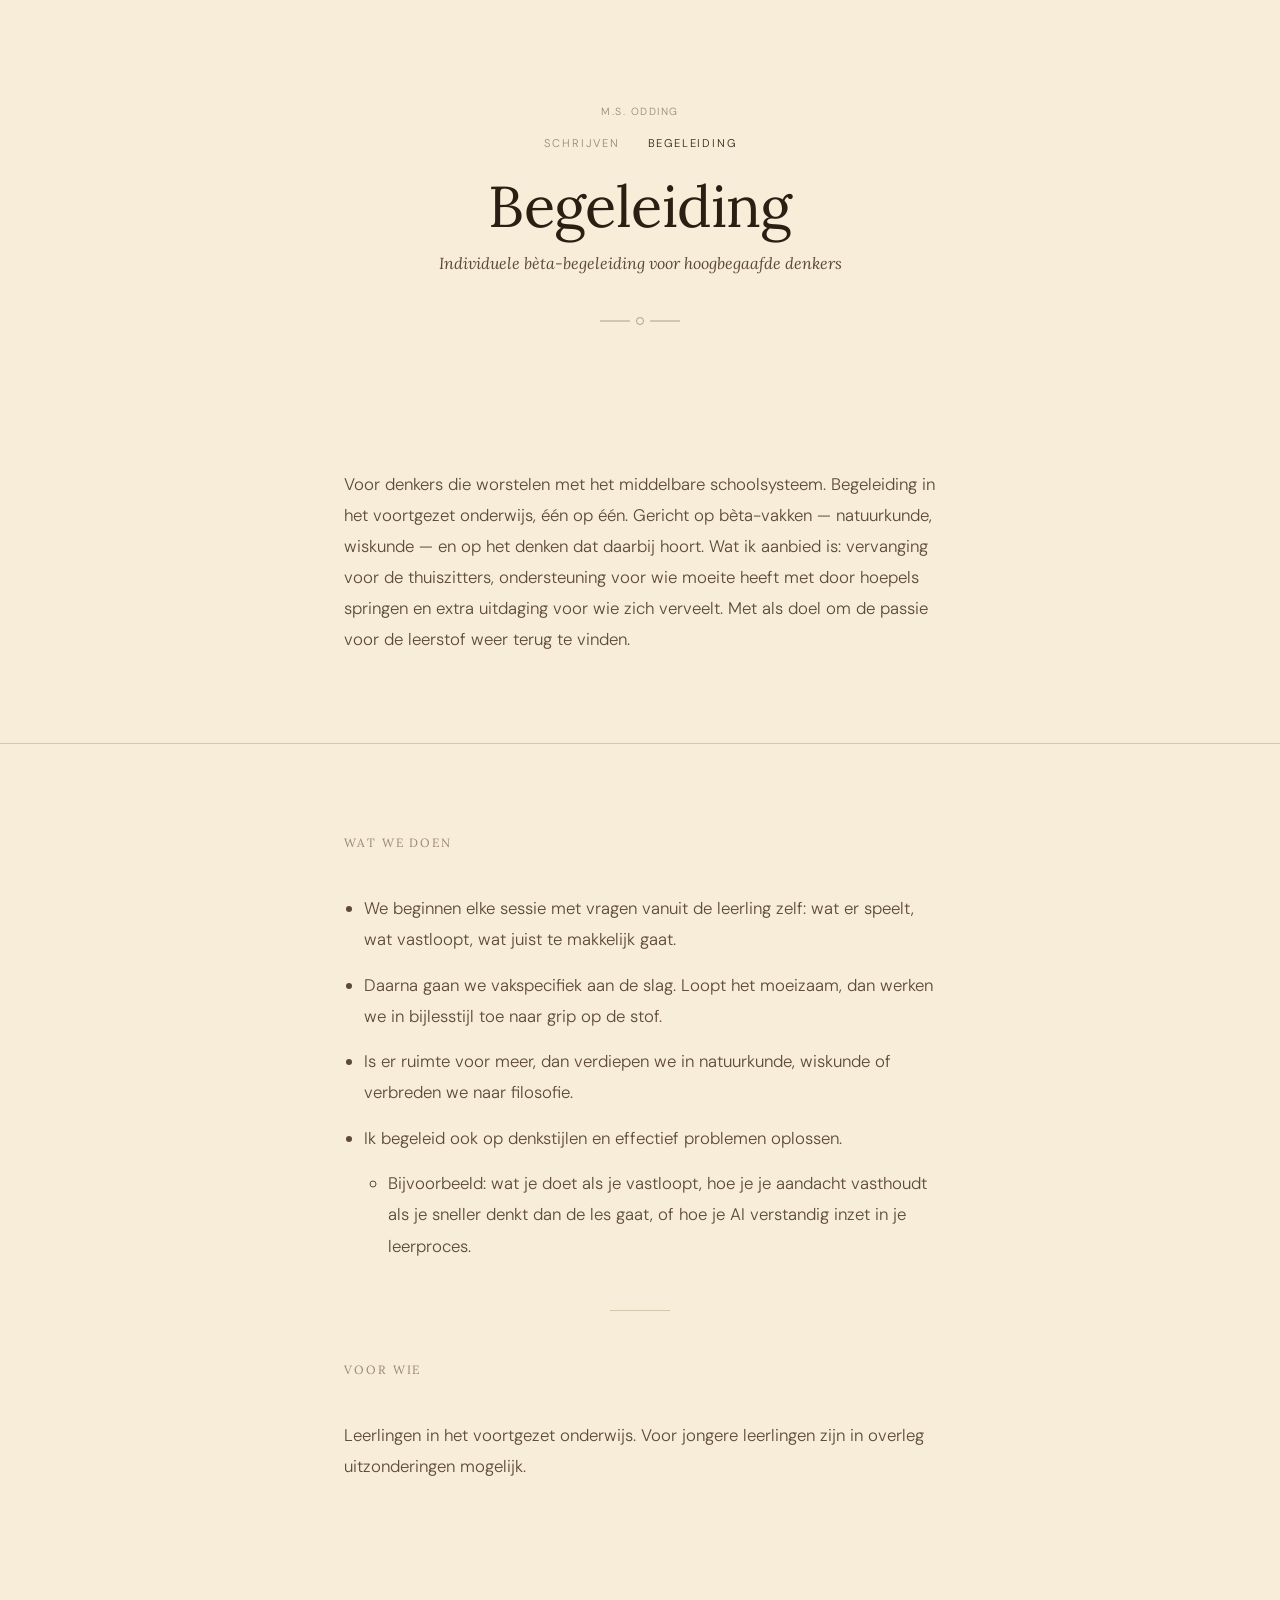
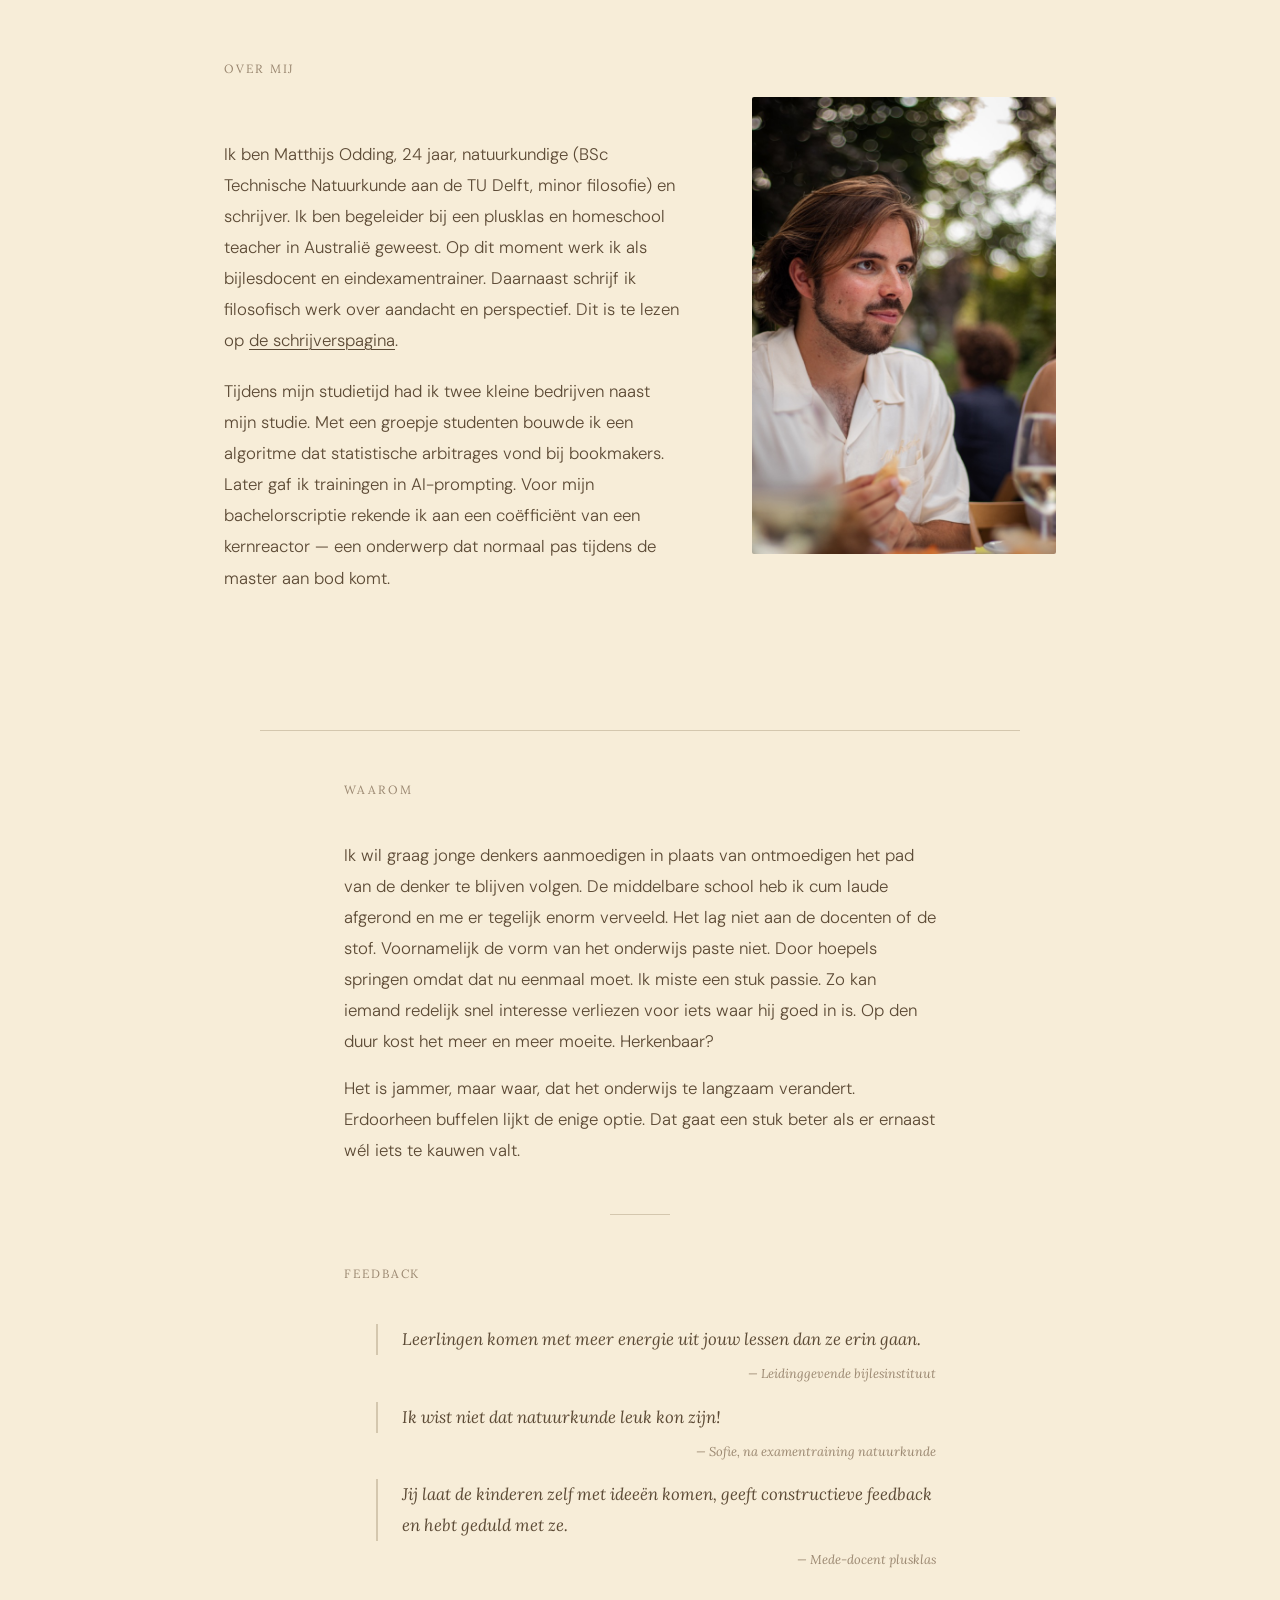
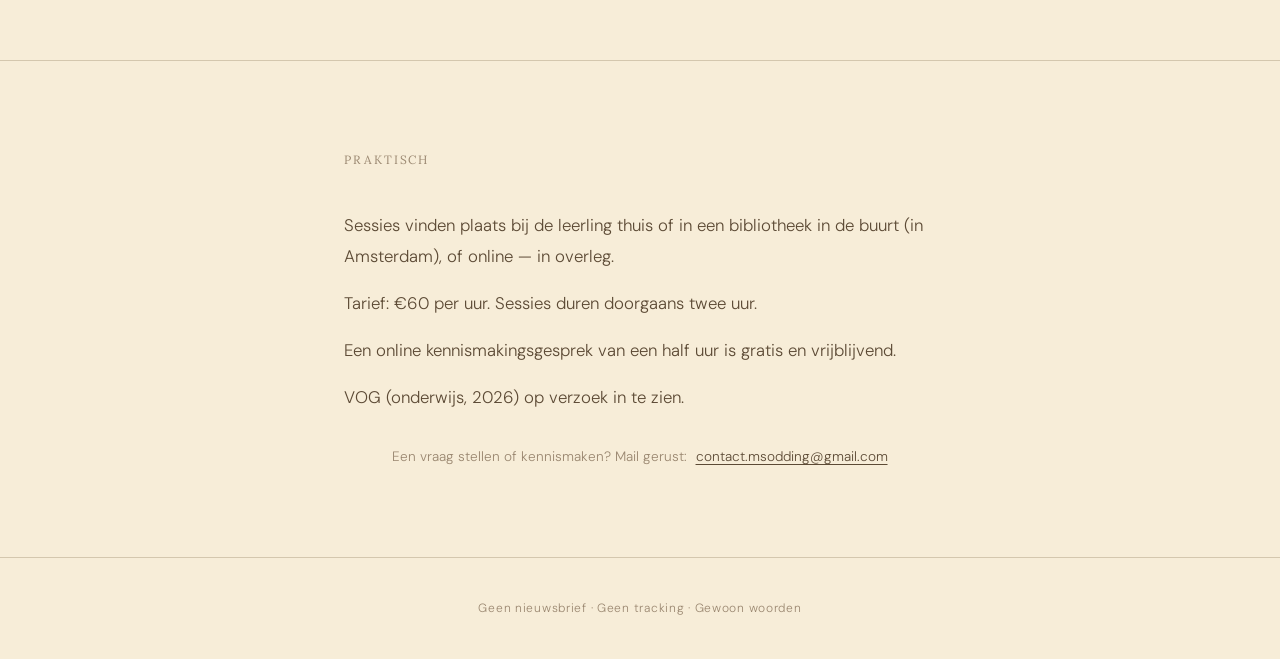
==== begeleiding/index.html @ 2a9c0cad "Tweak Waarom section wording" ====
<!DOCTYPE html>
<html lang="nl">
<head>
  <meta charset="UTF-8" />
  <meta name="viewport" content="width=device-width, initial-scale=1.0" />
  <meta name="description" content="Individuele begeleiding voor hoogbegaafde leerlingen in het voortgezet onderwijs: bèta-vakken, denkstijlen en effectief problemen oplossen. Door Matthijs Odding, natuurkundige en schrijver." />
  <title>Begeleiding — M.S. Odding</title>
  <link rel="preconnect" href="https://fonts.googleapis.com" />
  <link rel="preconnect" href="https://fonts.gstatic.com" crossorigin />
  <link href="https://fonts.googleapis.com/css2?family=Lora:ital,wght@0,400;0,500;1,400&family=DM+Sans:ital,wght@0,300;0,400;1,300&display=swap" rel="stylesheet" />
  <link rel="stylesheet" href="../styles.css" />
</head>
<body>

  <!-- 1. Hero -->
  <section class="hero fade-in">
    <div class="content">
      <div class="back-home">
        <a href="/" class="back-home-link">M.S. Odding</a>
      </div>
      <nav class="site-nav">
        <a href="/schrijven/">Schrijven</a>
        <span class="nav-current">Begeleiding</span>
      </nav>
      <h1 class="book-title">Begeleiding</h1>
      <p class="book-subtitle">Individuele bèta-begeleiding voor hoogbegaafde denkers</p>
      <div class="svg-motif" aria-hidden="true">
        <svg width="80" height="24" viewBox="0 0 80 24" fill="none" xmlns="http://www.w3.org/2000/svg">
          <line x1="0" y1="12" x2="30" y2="12" stroke="#9A8770" stroke-width="0.75"/>
          <circle cx="40" cy="12" r="3.5" stroke="#9A8770" stroke-width="0.75" fill="none"/>
          <line x1="50" y1="12" x2="80" y2="12" stroke="#9A8770" stroke-width="0.75"/>
        </svg>
      </div>
    </div>
  </section>

  <!-- 2. Openingsalinea -->
  <section class="spinoza-intro fade-in">
    <div class="content">
      <p class="intro-text">
        Voor denkers die worstelen met het middelbare schoolsysteem. Begeleiding in het voortgezet onderwijs, één op één.
        Gericht op bèta-vakken — natuurkunde, wiskunde — en op het denken dat daarbij hoort.
        Wat ik aanbied is: vervanging voor de thuiszitters, ondersteuning voor wie moeite heeft met door hoepels springen en extra uitdaging voor wie
        zich verveelt. Met als doel om de passie voor de leerstof weer terug te vinden.
      </p>
    </div>
  </section>

  <!-- 3. Wat we doen / Voor wie / Over mij -->
  <section class="werk section-divider-top fade-in">
    <div class="content">
      <h2 class="werk-kop">Wat we doen</h2>
      <ul class="intro-list">
        <li>We beginnen elke sessie met vragen vanuit de leerling zelf: wat er speelt, wat vastloopt, wat juist te makkelijk gaat.</li>
        <li>Daarna gaan we vakspecifiek aan de slag. Loopt het moeizaam, dan werken we in bijlesstijl toe naar grip op de stof.</li>
        <li>Is er ruimte voor meer, dan verdiepen we in natuurkunde, wiskunde of verbreden we naar filosofie.</li>
        <li>
          Ik begeleid ook op denkstijlen en effectief problemen oplossen.
          <ul>
            <li>Bijvoorbeeld: wat je doet als je vastloopt, hoe je je aandacht vasthoudt als je sneller denkt dan de les gaat, of hoe je AI verstandig inzet in je leerproces.</li>
          </ul>
        </li>
      </ul>

      <div class="divider" aria-hidden="true"></div>

      <h2 class="werk-kop">Voor wie</h2>
      <p class="intro-text">
        Leerlingen in het voortgezet onderwijs. Voor jongere leerlingen zijn in overleg
        uitzonderingen mogelijk.
      </p>
    </div>
  </section>

  <!-- 4. Over mij -->
  <section class="over-mij fade-in">
    <div class="split-content">
      <div class="split-text">
        <h2 class="werk-kop">Over mij</h2>
        <p class="intro-text">
          Ik ben Matthijs Odding, 24 jaar, natuurkundige (BSc Technische Natuurkunde aan de TU Delft, minor filosofie) en schrijver.
          Ik ben begeleider bij een plusklas en homeschool teacher in Australië geweest. Op dit moment werk ik als bijlesdocent
          en eindexamentrainer.
          Daarnaast schrijf ik filosofisch werk over aandacht en perspectief. Dit is te lezen op
          <a href="/schrijven/" class="text-link">de schrijverspagina</a>.
        </p>
        <p class="intro-text">
          Tijdens mijn studietijd had ik twee kleine bedrijven naast mijn studie. Met een groepje studenten bouwde ik
          een algoritme dat statistische arbitrages vond bij bookmakers. Later gaf ik trainingen
          in AI-prompting. Voor mijn bachelorscriptie rekende ik aan een coëfficiënt van een kernreactor —
          een onderwerp dat normaal pas tijdens de master aan bod komt.
        </p>
      </div>
      <div class="split-media">
        <img src="matthijs.jpg" alt="Matthijs Odding" />
      </div>
    </div>
  </section>

  <!-- 5. Waarom / Feedback -->
  <section class="fade-in section-flush-top">
    <div class="divider-wide" aria-hidden="true"></div>
    <div class="content">
      <h2 class="werk-kop">Waarom</h2>
      <div class="text-stack">
        <p class="intro-text">
          Ik wil graag jonge denkers aanmoedigen in plaats van ontmoedigen het pad van de denker te blijven
          volgen. De middelbare school heb ik cum laude afgerond en me er tegelijk enorm verveeld. Het lag
          niet aan de docenten of de stof. Voornamelijk de vorm van het onderwijs
          paste niet. Door hoepels springen omdat dat nu eenmaal moet. Ik miste een stuk passie. Zo
          kan iemand redelijk snel interesse verliezen voor iets waar hij goed in is. Op den duur kost het
          meer en meer moeite. Herkenbaar?
        </p>
        <p class="intro-text">
          Het is jammer, maar waar, dat het onderwijs te langzaam verandert. Erdoorheen buffelen lijkt de
          enige optie. Dat gaat een stuk beter als er ernaast wél iets te kauwen valt.
        </p>
      </div>

      <div class="divider" aria-hidden="true"></div>

      <h2 class="werk-kop">Feedback</h2>
      <div class="text-stack">
        <div class="spinoza-block">
          <blockquote class="spinoza-quote">
            Leerlingen komen met meer energie uit jouw lessen dan ze erin gaan.
          </blockquote>
          <p class="spinoza-attr">— Leidinggevende bijlesinstituut</p>
        </div>
        <div class="spinoza-block">
          <blockquote class="spinoza-quote">
            Ik wist niet dat natuurkunde leuk kon zijn!
          </blockquote>
          <p class="spinoza-attr">— Sofie, na examentraining natuurkunde</p>
        </div>
        <div class="spinoza-block">
          <blockquote class="spinoza-quote">
            Jij laat de kinderen zelf met ideeën komen, geeft constructieve feedback en hebt geduld met ze.
          </blockquote>
          <p class="spinoza-attr">— Mede-docent plusklas</p>
        </div>
      </div>
    </div>
  </section>

  <!-- 6. Praktisch -->
  <section class="donatie section-divider-top fade-in">
    <div class="content">
      <h2 class="werk-kop">Praktisch</h2>
      <div class="text-stack">
        <p class="intro-text">
          Sessies vinden plaats bij de leerling thuis of in een bibliotheek in de buurt (in Amsterdam),
          of online — in overleg.
        </p>
        <p class="intro-text">
          Tarief: €60 per uur. Sessies duren doorgaans twee uur.
        </p>
        <p class="intro-text">
          Een online kennismakingsgesprek van een half uur is gratis en vrijblijvend.
        </p>
        <p class="intro-text">
          VOG (onderwijs, 2026) op verzoek in te zien.
        </p>
      </div>
      <p class="contact-line">
        <span class="contact-label">Een vraag stellen of kennismaken? Mail gerust:</span>
        <a href="mailto:contact.msodding@gmail.com" class="contact-email">contact.msodding@gmail.com</a>
      </p>
    </div>
  </section>

  <!-- 7. Footer -->
  <footer class="site-footer">
    <p>Geen nieuwsbrief · Geen tracking · Gewoon woorden</p>
  </footer>

  <script src="../main.js"></script>
</body>
</html>
---- styles.css ----
/* ── Design tokens ─────────────────────────────────────────── */
:root {
  --bg:          #F7EDD8;
  --primary:     #2A1F12;
  --secondary:   #5C4A35;
  --tertiary:    #9A8770;
  --border:      #D4C7AE;

  --font-serif:  'Lora', Georgia, serif;
  --font-sans:   'DM Sans', system-ui, sans-serif;

  --max-w:       640px;
  --section-py:  5.5rem;

  --transition:  0.2s ease;
}

/* ── Reset ─────────────────────────────────────────────────── */
*, *::before, *::after { box-sizing: border-box; margin: 0; padding: 0; }
html { scroll-behavior: smooth; }

body {
  background: var(--bg);
  color: var(--primary);
  font-family: var(--font-sans);
  font-weight: 300;
  font-size: 1rem;
  line-height: 1.75;
  -webkit-font-smoothing: antialiased;
}

/* ── Layout ────────────────────────────────────────────────── */
.content {
  max-width: var(--max-w);
  margin-inline: auto;
  padding-inline: 1.5rem;
}

section {
  padding-block: var(--section-py);
}

/* ── Scroll fade-in ────────────────────────────────────────── */
.fade-in {
  opacity: 0;
  transform: translateY(22px);
  transition: opacity 0.65s ease, transform 0.65s ease;
}
.fade-in.visible {
  opacity: 1;
  transform: none;
}

/* ── Shared labels ─────────────────────────────────────────── */
.eyebrow,
.tradition-label {
  font-family: var(--font-sans);
  font-weight: 300;
  font-size: 0.7rem;
  letter-spacing: 0.16em;
  text-transform: uppercase;
  color: var(--tertiary);
  margin-bottom: 1.25rem;
}

/* ── Back-home link ────────────────────────────────────────── */
.back-home {
  text-align: center;
  margin-bottom: 0.6rem;
}
.back-home-link {
  font-family: var(--font-sans);
  font-weight: 300;
  font-size: 0.65rem;
  letter-spacing: 0.14em;
  text-transform: uppercase;
  color: var(--tertiary);
  text-decoration: none;
  transition: color var(--transition);
}
.back-home-link:hover { color: var(--secondary); }

/* ── Site nav ──────────────────────────────────────────────── */
.site-nav {
  display: flex;
  justify-content: center;
  flex-wrap: wrap;
  gap: 0.6rem 1.75rem;
  margin-bottom: 1.25rem;
  font-family: var(--font-sans);
  font-weight: 300;
  font-size: 0.7rem;
  letter-spacing: 0.16em;
  text-transform: uppercase;
}
.site-nav a {
  color: var(--tertiary);
  text-decoration: none;
  transition: color var(--transition);
}
.site-nav a:hover { color: var(--secondary); }
.site-nav .nav-current { color: var(--primary); }

/* ── Landing (root) ────────────────────────────────────────── */
.landing {
  min-height: 100vh;
  display: flex;
  align-items: center;
  justify-content: center;
}

.landing .split-content {
  text-align: left;
  grid-template-columns: 370px 1fr;
  gap: 2.3rem;
  align-items: start;
}

.landing .split-media {
  align-self: start;
}

.landing .split-text {
  align-self: end;
}

.landing .split-media img {
  width: 370px;
  border-radius: 4px;
  box-shadow:
    0 28px 48px -20px rgba(42, 31, 18, 0.32),
    0 10px 20px -10px rgba(42, 31, 18, 0.16);
}

.landing .landing-name {
  margin-bottom: 2.3rem;
}

@media (min-width: 769px) {
  .landing .split-content {
    transform: translateX(-7rem);
  }
}

@media (max-width: 768px) {
  .landing {
    min-height: auto;
    align-items: flex-start;
    padding-block: 1.5rem 2rem;
  }
  .landing .split-content {
    grid-template-columns: 1fr;
    gap: 1.5rem;
  }
  .landing .split-media {
    align-self: auto;
  }
  .landing .split-text {
    align-self: auto;
  }
  .landing .split-media img {
    width: 100%;
    max-width: 220px;
    box-shadow:
      0 20px 36px -16px rgba(42, 31, 18, 0.3),
      0 8px 16px -8px rgba(42, 31, 18, 0.14);
  }
  .landing .landing-name {
    margin-bottom: 1rem;
  }
}

.landing-links {
  display: flex;
  justify-content: flex-start;
  align-items: center;
  gap: 1.5rem;
}

.landing-links a {
  font-family: var(--font-sans);
  font-weight: 300;
  font-size: 0.9rem;
  letter-spacing: 0.04em;
  color: var(--primary);
  text-decoration: none;
  padding: 1rem 2.5rem;
  border-radius: 2px;
  border: 1px solid var(--secondary);
  transition: border-color var(--transition), color var(--transition);
}
.landing-links a:hover {
  border-color: var(--tertiary);
  color: var(--tertiary);
}

@media (max-width: 480px) {
  .landing-links {
    flex-direction: column;
    gap: 1rem;
    width: 100%;
  }
  .landing-links a {
    display: block;
    width: 100%;
  }
}

/* ── Divider ───────────────────────────────────────────────── */
.divider {
  width: 60px;
  height: 1px;
  background: var(--border);
  margin: 3rem auto;
}

/* ── 1. Hero ───────────────────────────────────────────────── */
.hero {
  padding-top: 6rem;
  padding-bottom: 3rem;
  text-align: center;
}

.book-title {
  font-family: var(--font-serif);
  font-weight: 400;
  font-size: clamp(2.4rem, 7vw, 3.6rem);
  letter-spacing: -0.01em;
  line-height: 1.15;
  color: var(--primary);
  margin-bottom: 0.6rem;
}

.book-subtitle {
  font-family: var(--font-serif);
  font-style: italic;
  font-weight: 400;
  font-size: 1rem;
  color: var(--secondary);
  margin-bottom: 2rem;
}

.author-name {
  font-family: var(--font-sans);
  font-weight: 300;
  font-size: 0.85rem;
  letter-spacing: 0.15em;
  color: var(--tertiary);
  margin-top: 1.5rem;
}

.svg-motif {
  display: flex;
  justify-content: center;
  margin-top: 1rem;
}

/* ── 2. Filosofisch minimalisme ────────────────────────────── */
.philosophy-intro {
  padding-block: 0 var(--section-py);
  text-align: center;
}

.philosophy-tagline {
  font-family: var(--font-serif);
  font-style: italic;
  font-weight: 400;
  font-size: 0.95rem;
  color: var(--secondary);
  line-height: 1.6;
}

/* ── 3. Spinoza introductie ────────────────────────────────── */
.spinoza-intro .content {
  display: flex;
  flex-direction: column;
  gap: 1.75rem;
}

.spinoza-block {
  display: flex;
  flex-direction: column;
  gap: 0.5rem;
}

.spinoza-quote {
  font-family: var(--font-serif);
  font-style: italic;
  font-weight: 400;
  font-size: 1.05rem;
  line-height: 1.85;
  color: var(--secondary);
  border-left: 2px solid var(--border);
  padding-left: 1.5rem;
  margin-left: 2rem;
  quotes: none;
}

.intro-text {
  font-family: var(--font-sans);
  font-weight: 300;
  font-size: 1.05rem;
  line-height: 1.85;
  color: var(--secondary);
}

.intro-list {
  display: flex;
  flex-direction: column;
  gap: 0.9rem;
  padding-left: 1.25rem;
}

.intro-list li {
  font-family: var(--font-sans);
  font-weight: 300;
  font-size: 1.05rem;
  line-height: 1.85;
  color: var(--secondary);
}

.intro-list ul {
  list-style: circle;
  display: flex;
  flex-direction: column;
  gap: 0.9rem;
  padding-left: 1.5rem;
  margin-top: 0.9rem;
}

.text-link {
  color: var(--secondary);
  text-decoration: underline;
  text-underline-offset: 3px;
  text-decoration-thickness: 1px;
  transition: color var(--transition);
}
.text-link:hover { color: var(--primary); }

.section-divider-top {
  border-top: 1px solid var(--border);
}

.section-flush-top {
  padding-top: 0;
}

.divider-wide {
  width: 760px;
  max-width: 85%;
  height: 1px;
  background: var(--border);
  margin: 3rem auto;
}

.text-stack {
  display: flex;
  flex-direction: column;
  gap: 1rem;
}

/* ── Split content (tekst + beeld, zie Māori-sectie) ─────────── */
.split-content {
  max-width: 880px;
  margin-inline: auto;
  padding-inline: 1.5rem;
  display: grid;
  grid-template-columns: 3fr 2fr;
  gap: 4.5rem;
  align-items: center;
}

.split-text {
  display: flex;
  flex-direction: column;
  gap: 1.25rem;
}

.split-media img {
  width: 100%;
  height: auto;
  display: block;
  border-radius: 2px;
}

@media (max-width: 768px) {
  .split-content {
    grid-template-columns: 1fr;
    gap: 0;
  }
  .split-media {
    margin-top: 2.5rem;
    max-width: 320px;
    margin-inline: auto;
  }
}

@media (max-width: 480px) {
  .spinoza-quote {
    margin-left: 1rem;
  }
}

.spinoza-attr {
  font-family: var(--font-serif);
  font-style: italic;
  font-size: 0.8rem;
  color: var(--tertiary);
  text-align: right;
}

/* ── 4. Māori ──────────────────────────────────────────────── */
.maori {
  padding-block: var(--section-py);
}

.maori-content {
  max-width: 880px;
  margin-inline: auto;
  padding-inline: 1.5rem;
  display: grid;
  grid-template-columns: 3fr 2fr;
  gap: 4.5rem;
  align-items: center;
}

.maori-anecdote {
  display: flex;
  flex-direction: column;
  gap: 1.2rem;
}

.anecdote-text {
  font-family: var(--font-sans);
  font-weight: 300;
  font-size: 1.15rem;
  line-height: 1.85;
  color: var(--secondary);
}

.aphorism-text {
  font-family: var(--font-serif);
  font-style: italic;
  font-weight: 400;
  font-size: 1.15rem;
  line-height: 1.7;
  color: var(--primary);
  quotes: none;
}

@media (max-width: 768px) {
  .maori-content {
    grid-template-columns: 1fr;
    gap: 0;
  }
  .maori-aphorism {
    margin-top: 2.5rem;
    padding-left: 1.25rem;
    border-left: 1px solid var(--border);
  }
  .aphorism-text {
    font-size: 1.15rem;
  }
}

/* ── 5. Werk ───────────────────────────────────────────────── */
.werk {
  border-top: 1px solid var(--border);
  padding-block: var(--section-py);
}

.werk-kop {
  font-family: var(--font-serif);
  font-weight: 400;
  font-size: 0.75rem;
  letter-spacing: 0.16em;
  text-transform: uppercase;
  color: var(--tertiary);
  margin-bottom: 2.5rem;
}

.werk-item {
  display: flex;
  flex-direction: column;
  gap: 0.6rem;
}

.werk-item--binnenkort {
  opacity: 0.5;
}

.werk-titel {
  font-family: var(--font-serif);
  font-weight: 400;
  font-size: 1.15rem;
  line-height: 1.3;
  color: var(--primary);
}

.werk-titel--hoofd {
  font-size: 1.15rem;
}

.werk-context {
  font-family: var(--font-serif);
  font-style: italic;
  font-weight: 400;
  font-size: 0.875rem;
  color: var(--secondary);
}

.werk-lengte {
  font-family: var(--font-sans);
  font-weight: 300;
  font-size: 0.78rem;
  color: var(--tertiary);
  letter-spacing: 0.02em;
}

.werk-delen {
  font-family: var(--font-sans);
  font-weight: 300;
  font-size: 0.8rem;
  color: var(--tertiary);
  letter-spacing: 0.03em;
}

.werk-binnenkort {
  font-family: var(--font-sans);
  font-weight: 300;
  font-size: 0.75rem;
  letter-spacing: 0.12em;
  text-transform: uppercase;
  color: var(--tertiary);
}

.btn-download {
  display: block;
  width: 100%;
  background: var(--primary);
  color: var(--bg);
  font-family: var(--font-sans);
  font-weight: 300;
  font-size: 0.9rem;
  letter-spacing: 0.04em;
  text-align: center;
  padding: 1rem 2rem;
  border-radius: 2px;
  text-decoration: none;
  margin-top: 0.6rem;
  transition: opacity var(--transition);
}
.btn-download:hover { opacity: 0.88; }

/* ── 6. Donatie ────────────────────────────────────────────── */
.donatie {
  border-top: 1px solid var(--border);
  padding-block: var(--section-py);
}

.donatie-tekst {
  font-family: var(--font-sans);
  font-weight: 300;
  font-size: 0.95rem;
  color: var(--secondary);
  line-height: 1.8;
  margin-bottom: 1.5rem;
}

.btn-steun {
  display: block;
  width: 100%;
  background: transparent;
  color: var(--primary);
  font-family: var(--font-sans);
  font-weight: 300;
  font-size: 0.9rem;
  letter-spacing: 0.04em;
  text-align: center;
  padding: 1rem 2rem;
  border-radius: 2px;
  border: 1px solid var(--secondary);
  text-decoration: none;
  transition: border-color var(--transition), color var(--transition);
}
.btn-steun:hover {
  border-color: var(--tertiary);
  color: var(--tertiary);
}

.contact-line {
  margin-top: 2rem;
  text-align: center;
  font-family: var(--font-sans);
  font-weight: 300;
  font-size: 0.85rem;
}

.contact-label {
  color: var(--tertiary);
  margin-right: 0.3em;
}

.contact-email {
  color: var(--secondary);
  text-decoration: underline;
  text-underline-offset: 3px;
  text-decoration-thickness: 1px;
  transition: color var(--transition);
}
.contact-email:hover { color: var(--primary); }

/* ── 8. Footer ─────────────────────────────────────────────── */
.site-footer {
  border-top: 1px solid var(--border);
  padding: 2.5rem 1.5rem;
  text-align: center;
  font-family: var(--font-sans);
  font-weight: 300;
  font-size: 0.75rem;
  letter-spacing: 0.06em;
  color: var(--tertiary);
}

/* ── Responsive ────────────────────────────────────────────── */
@media (max-width: 480px) {
  :root { --section-py: 4rem; }
  .book-title { font-size: 2.2rem; }
}
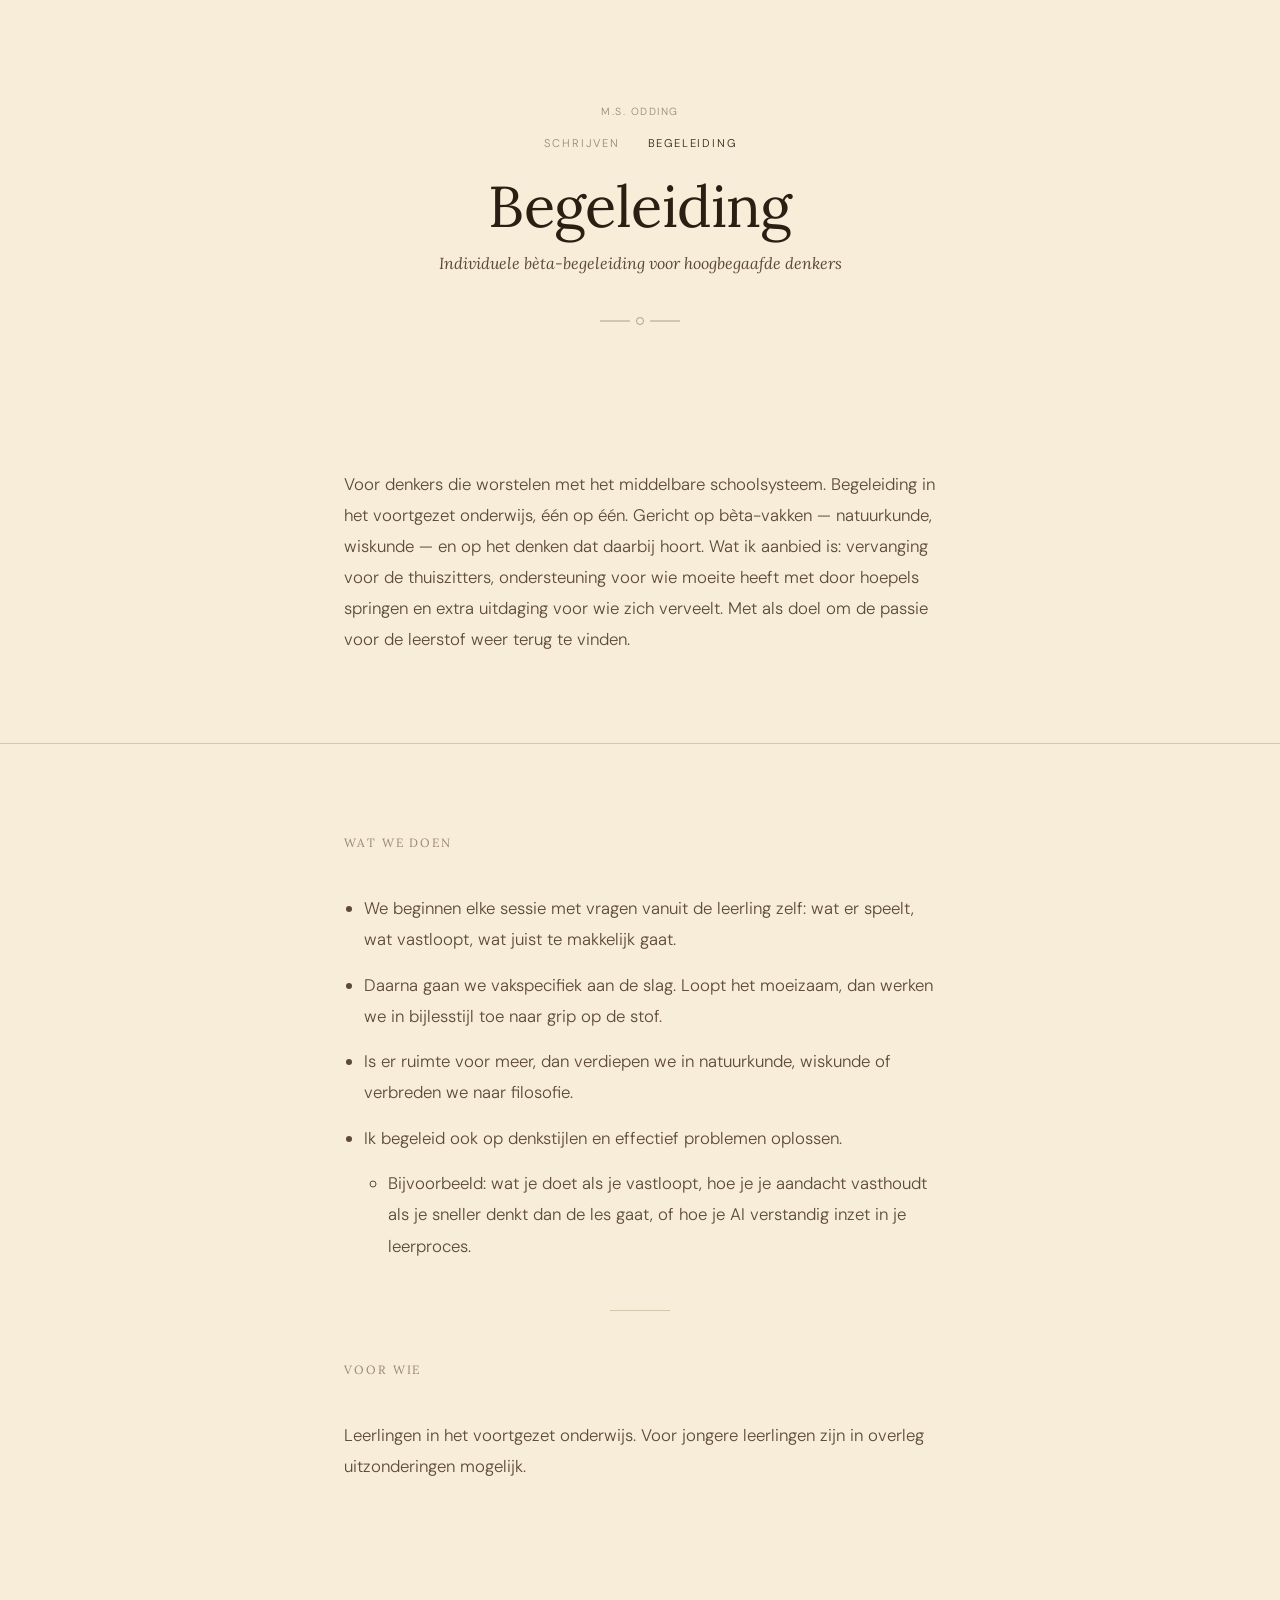
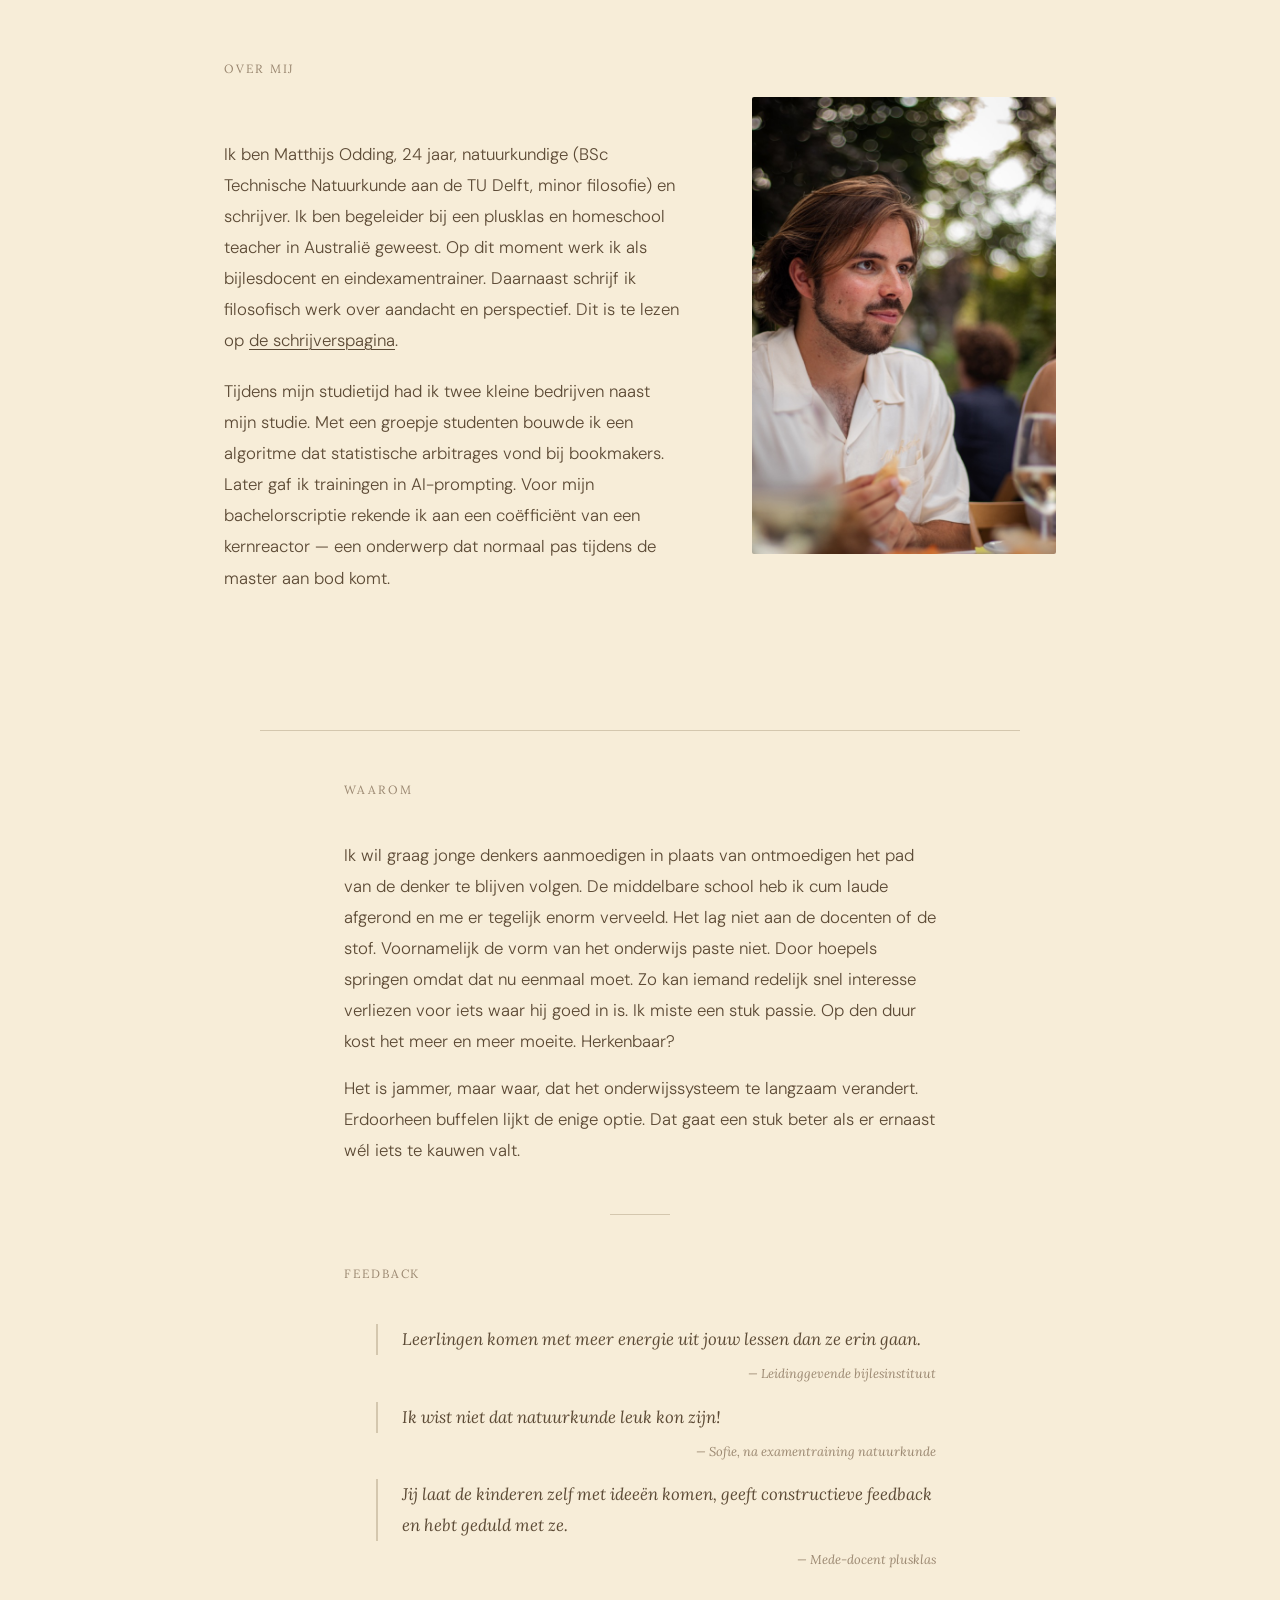
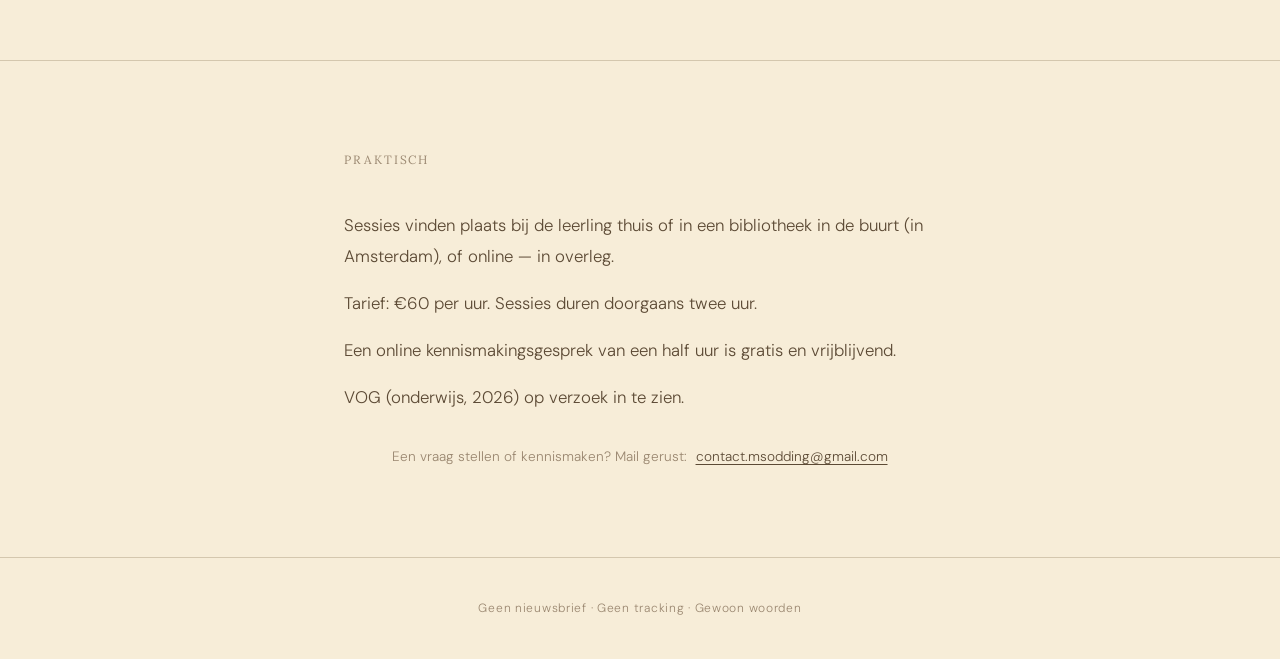
==== commit 8e3f57be: "Reorder Waarom sentence, onderwijssysteem wording" ====
--- a/begeleiding/index.html
+++ b/begeleiding/index.html
@@ -107,12 +107,12 @@
           Ik wil graag jonge denkers aanmoedigen in plaats van ontmoedigen het pad van de denker te blijven
           volgen. De middelbare school heb ik cum laude afgerond en me er tegelijk enorm verveeld. Het lag
           niet aan de docenten of de stof. Voornamelijk de vorm van het onderwijs
-          paste niet. Door hoepels springen omdat dat nu eenmaal moet. Ik miste een stuk passie. Zo
-          kan iemand redelijk snel interesse verliezen voor iets waar hij goed in is. Op den duur kost het
-          meer en meer moeite. Herkenbaar?
+          paste niet. Door hoepels springen omdat dat nu eenmaal moet. Zo kan iemand redelijk snel
+          interesse verliezen voor iets waar hij goed in is. Ik miste een stuk passie.
+          Op den duur kost het meer en meer moeite. Herkenbaar?
         </p>
         <p class="intro-text">
-          Het is jammer, maar waar, dat het onderwijs te langzaam verandert. Erdoorheen buffelen lijkt de
+          Het is jammer, maar waar, dat het onderwijssysteem te langzaam verandert. Erdoorheen buffelen lijkt de
           enige optie. Dat gaat een stuk beter als er ernaast wél iets te kauwen valt.
         </p>
       </div>
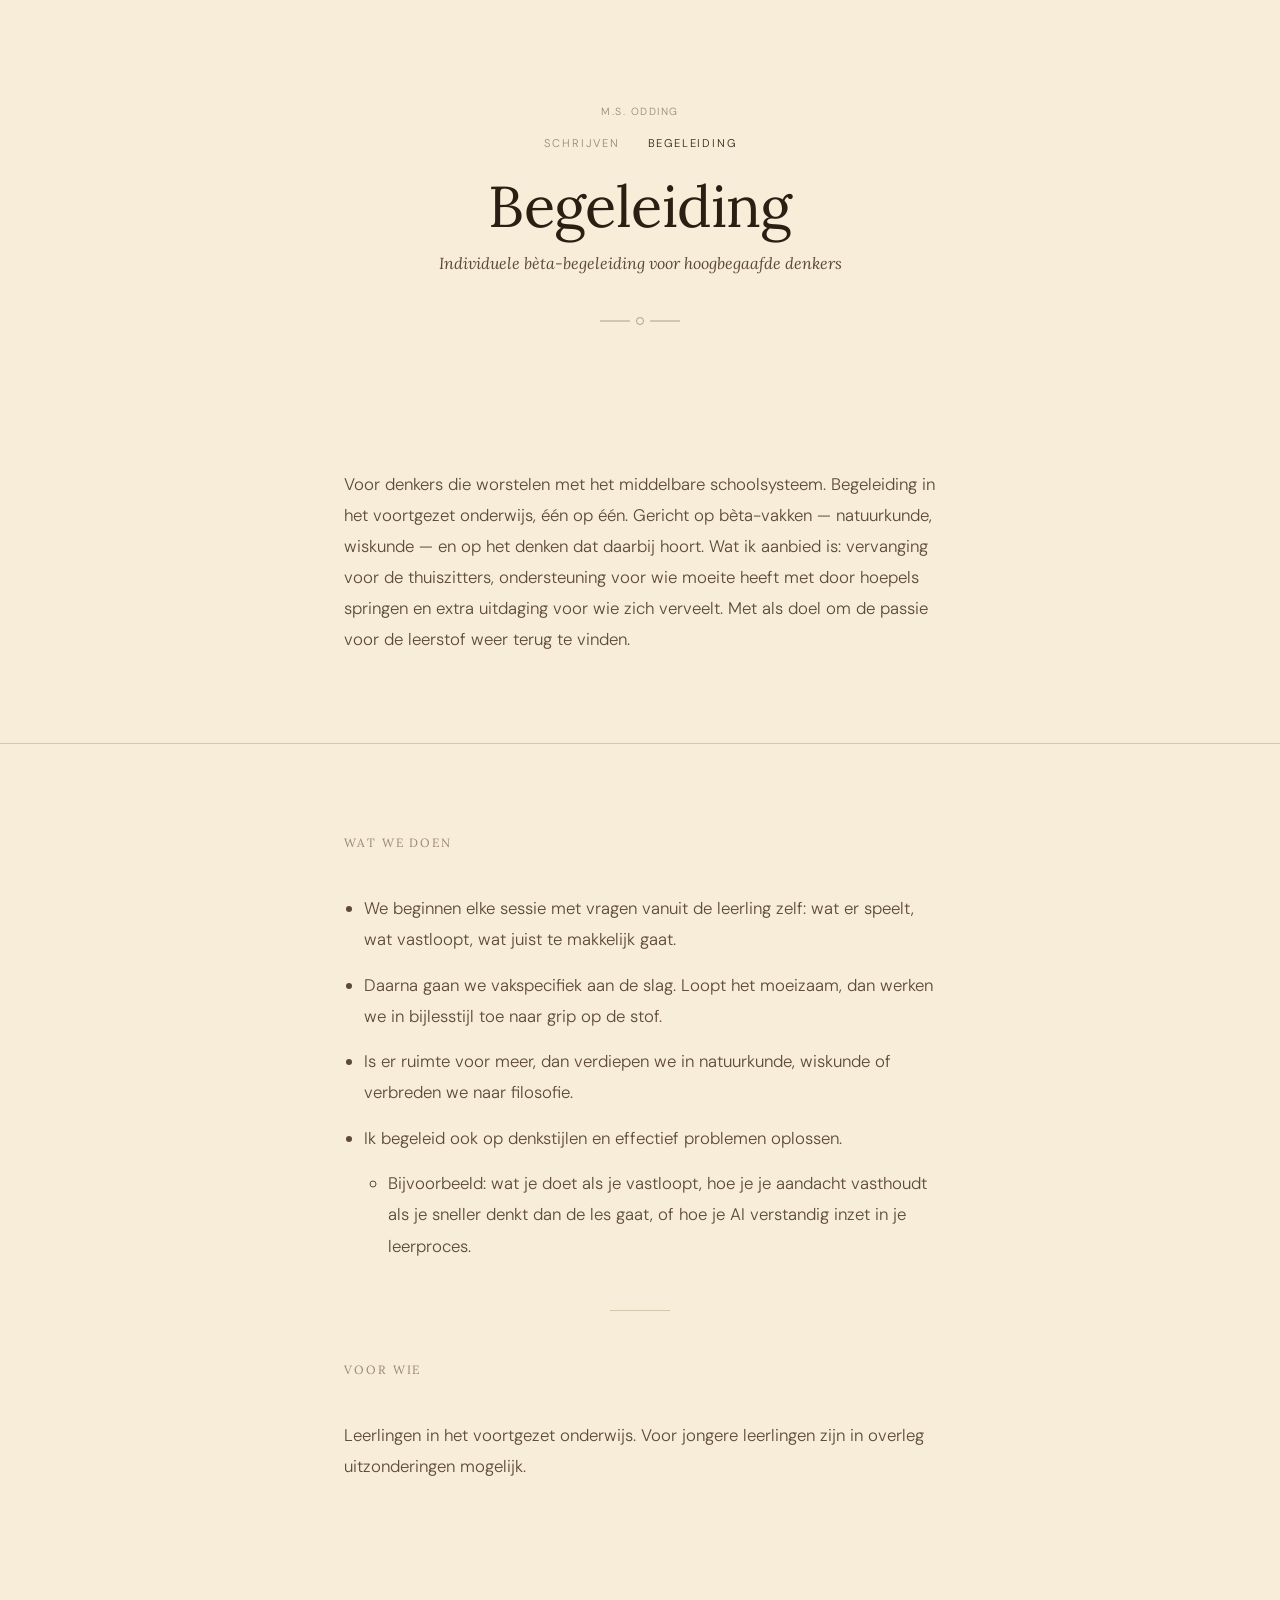
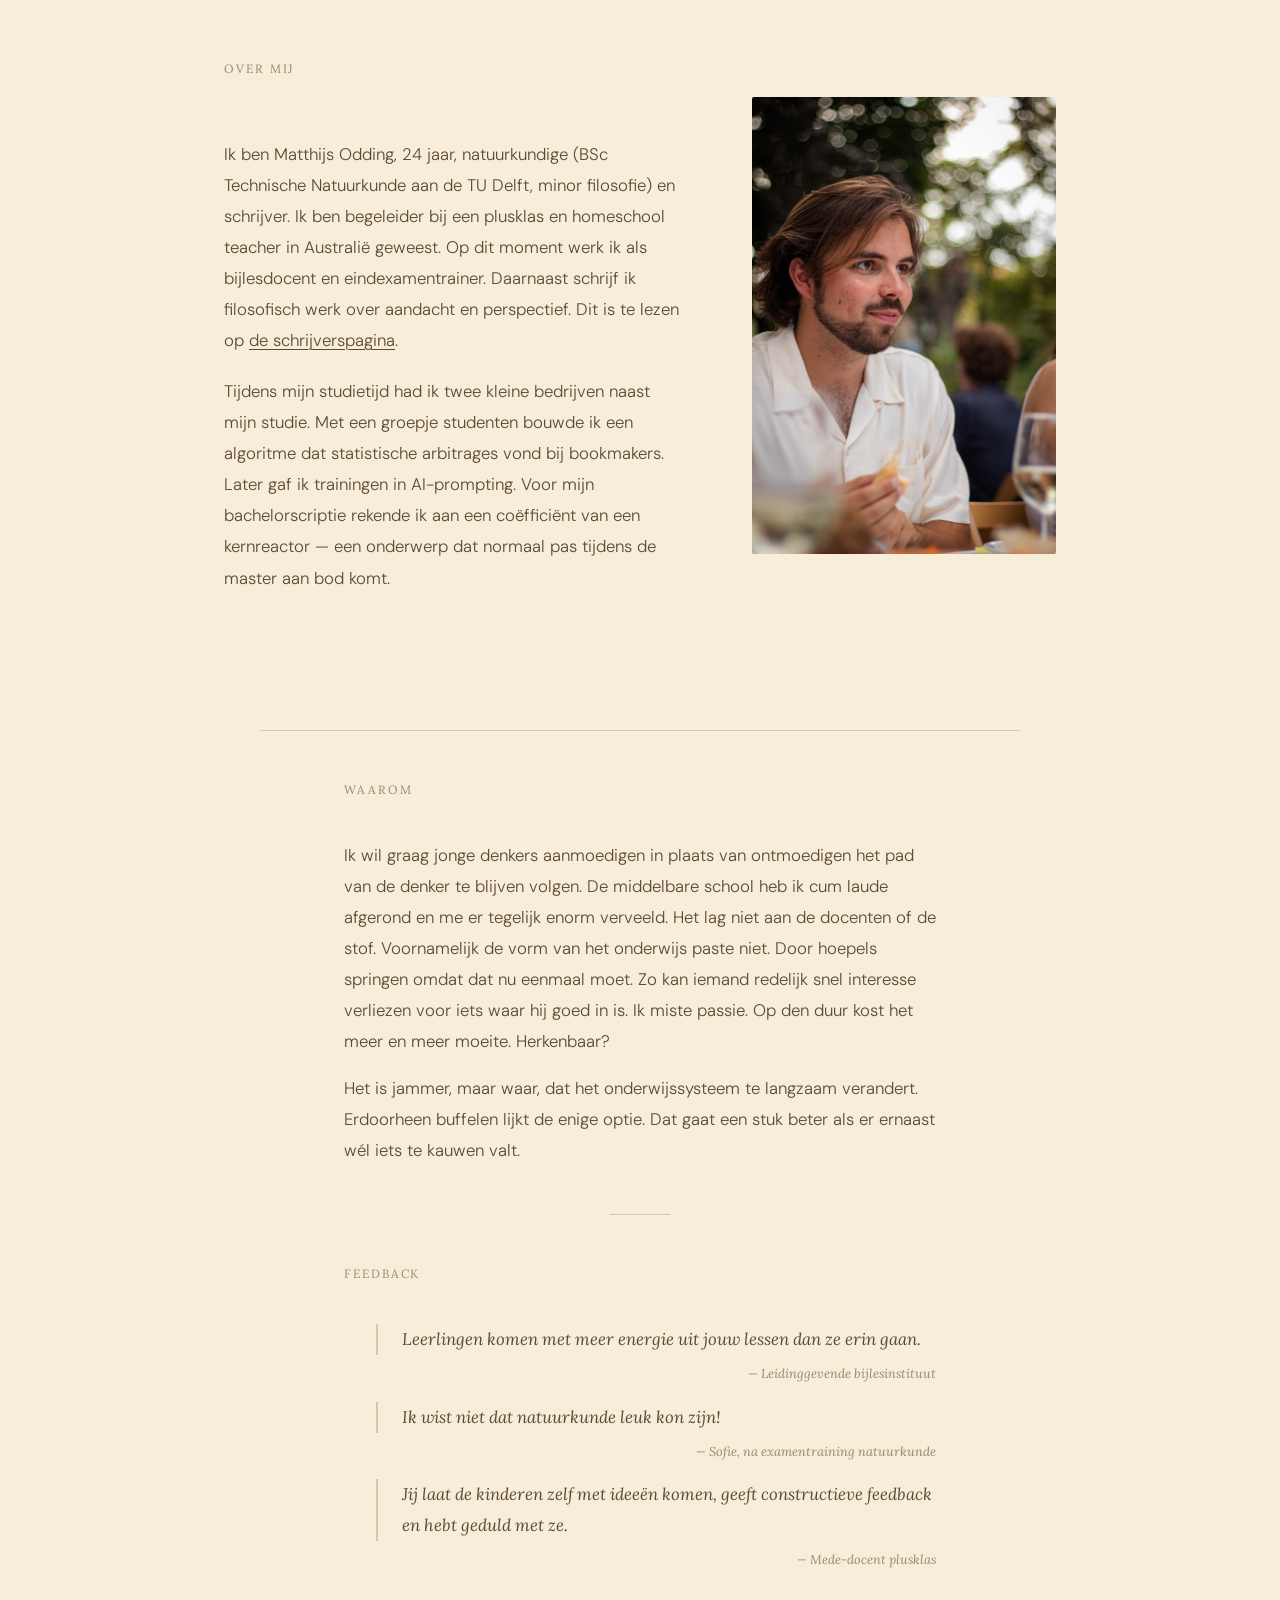
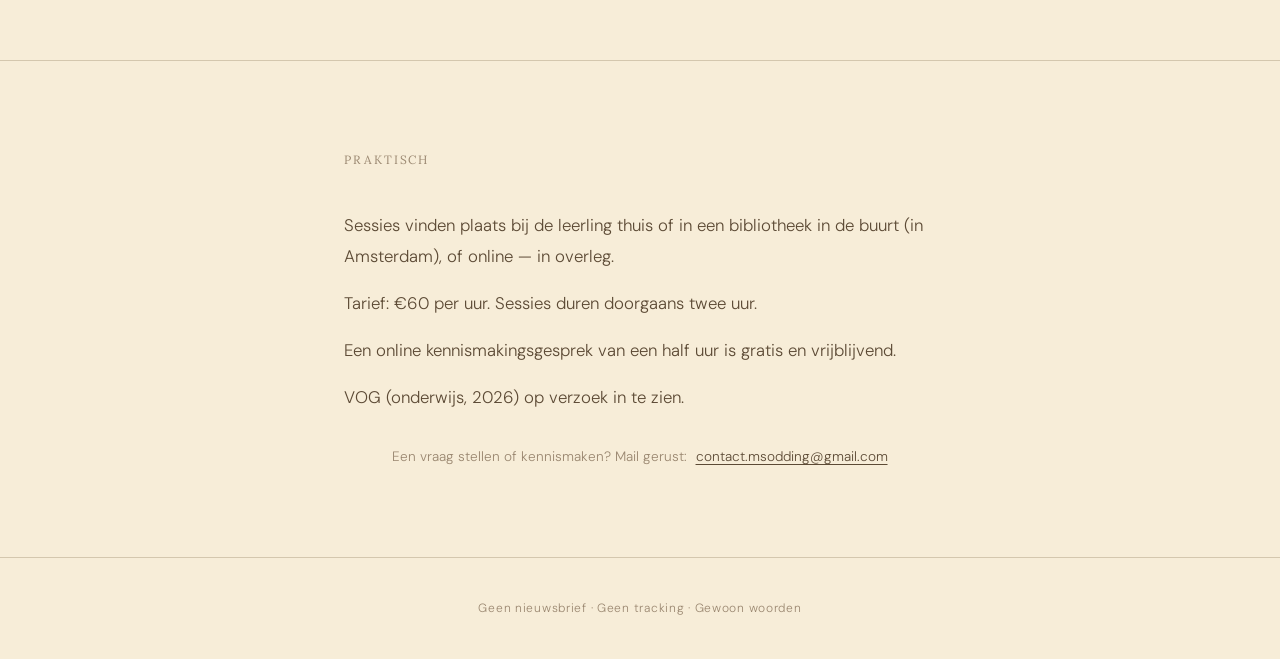
==== commit bf8a47c2: "Tweak Waarom wording (Ik miste passie)" ====
--- a/begeleiding/index.html
+++ b/begeleiding/index.html
@@ -108,7 +108,7 @@
           volgen. De middelbare school heb ik cum laude afgerond en me er tegelijk enorm verveeld. Het lag
           niet aan de docenten of de stof. Voornamelijk de vorm van het onderwijs
           paste niet. Door hoepels springen omdat dat nu eenmaal moet. Zo kan iemand redelijk snel
-          interesse verliezen voor iets waar hij goed in is. Ik miste een stuk passie.
+          interesse verliezen voor iets waar hij goed in is. Ik miste passie.
           Op den duur kost het meer en meer moeite. Herkenbaar?
         </p>
         <p class="intro-text">
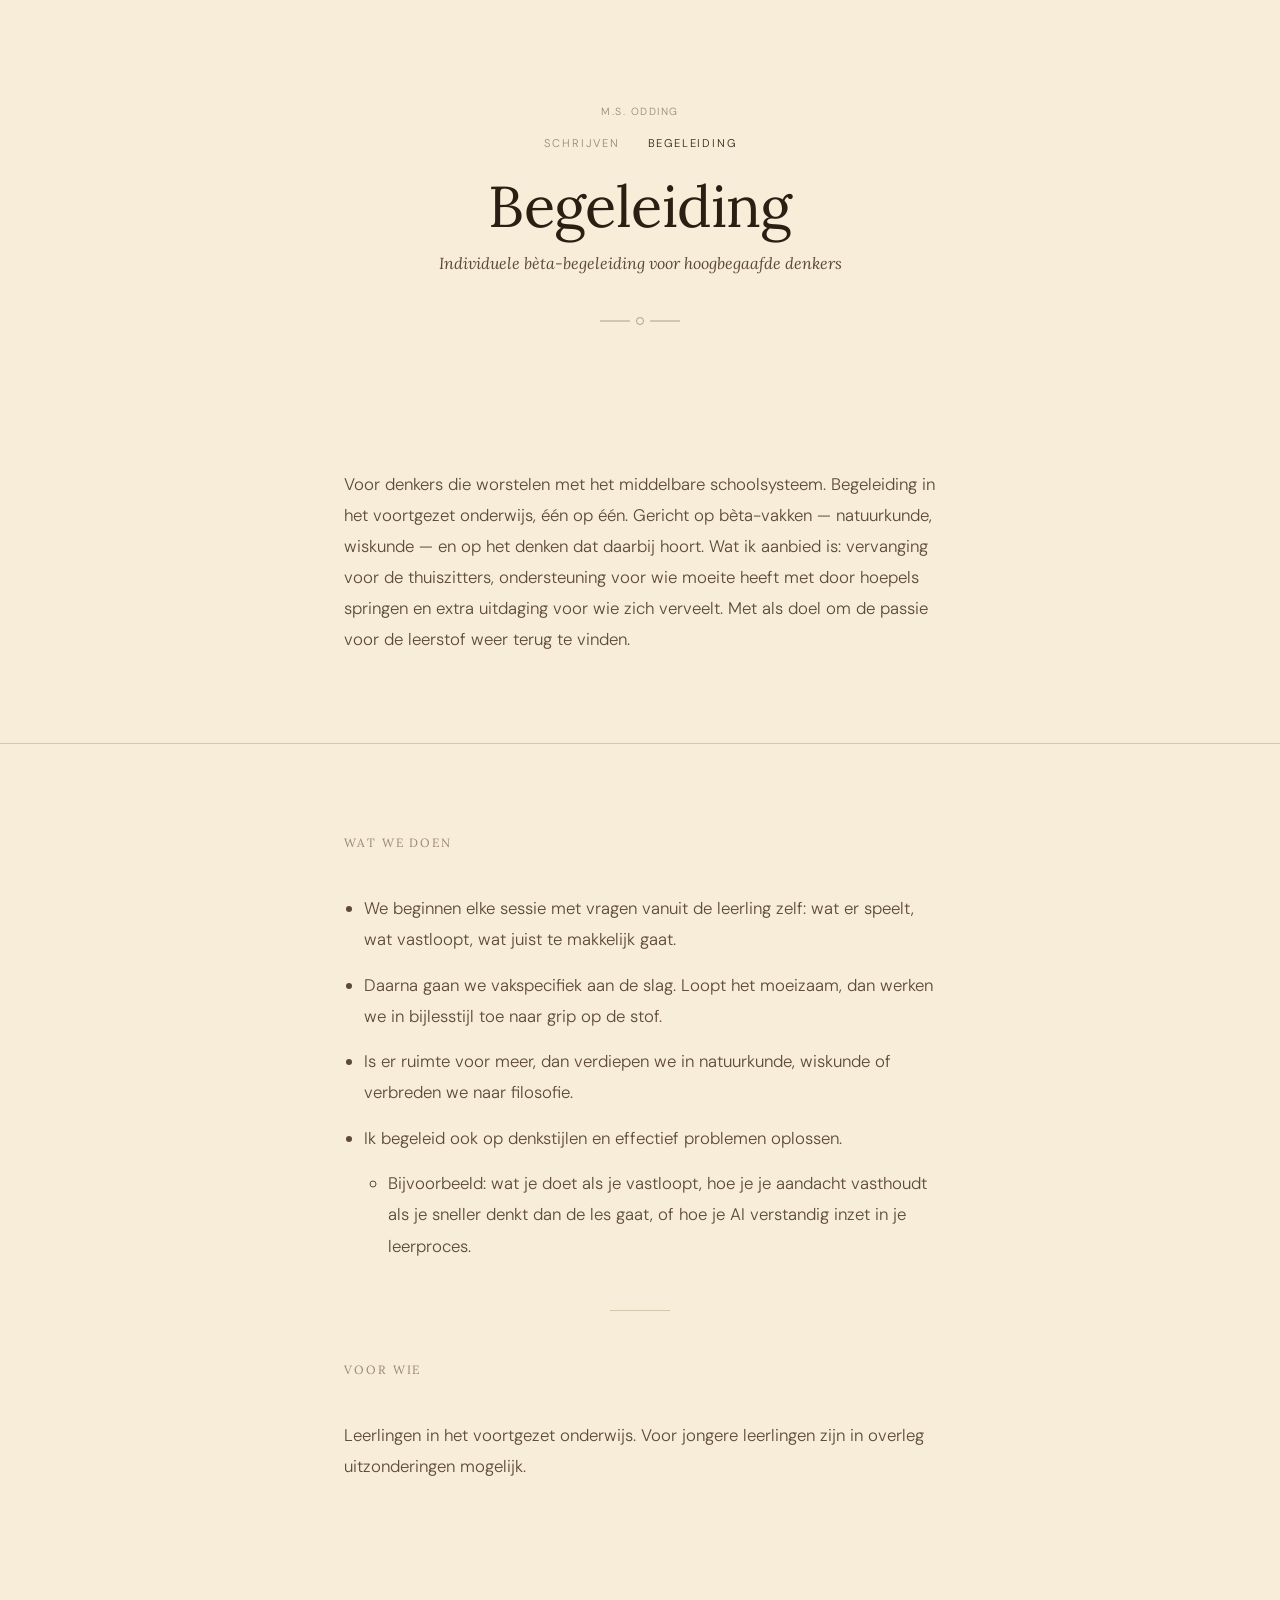
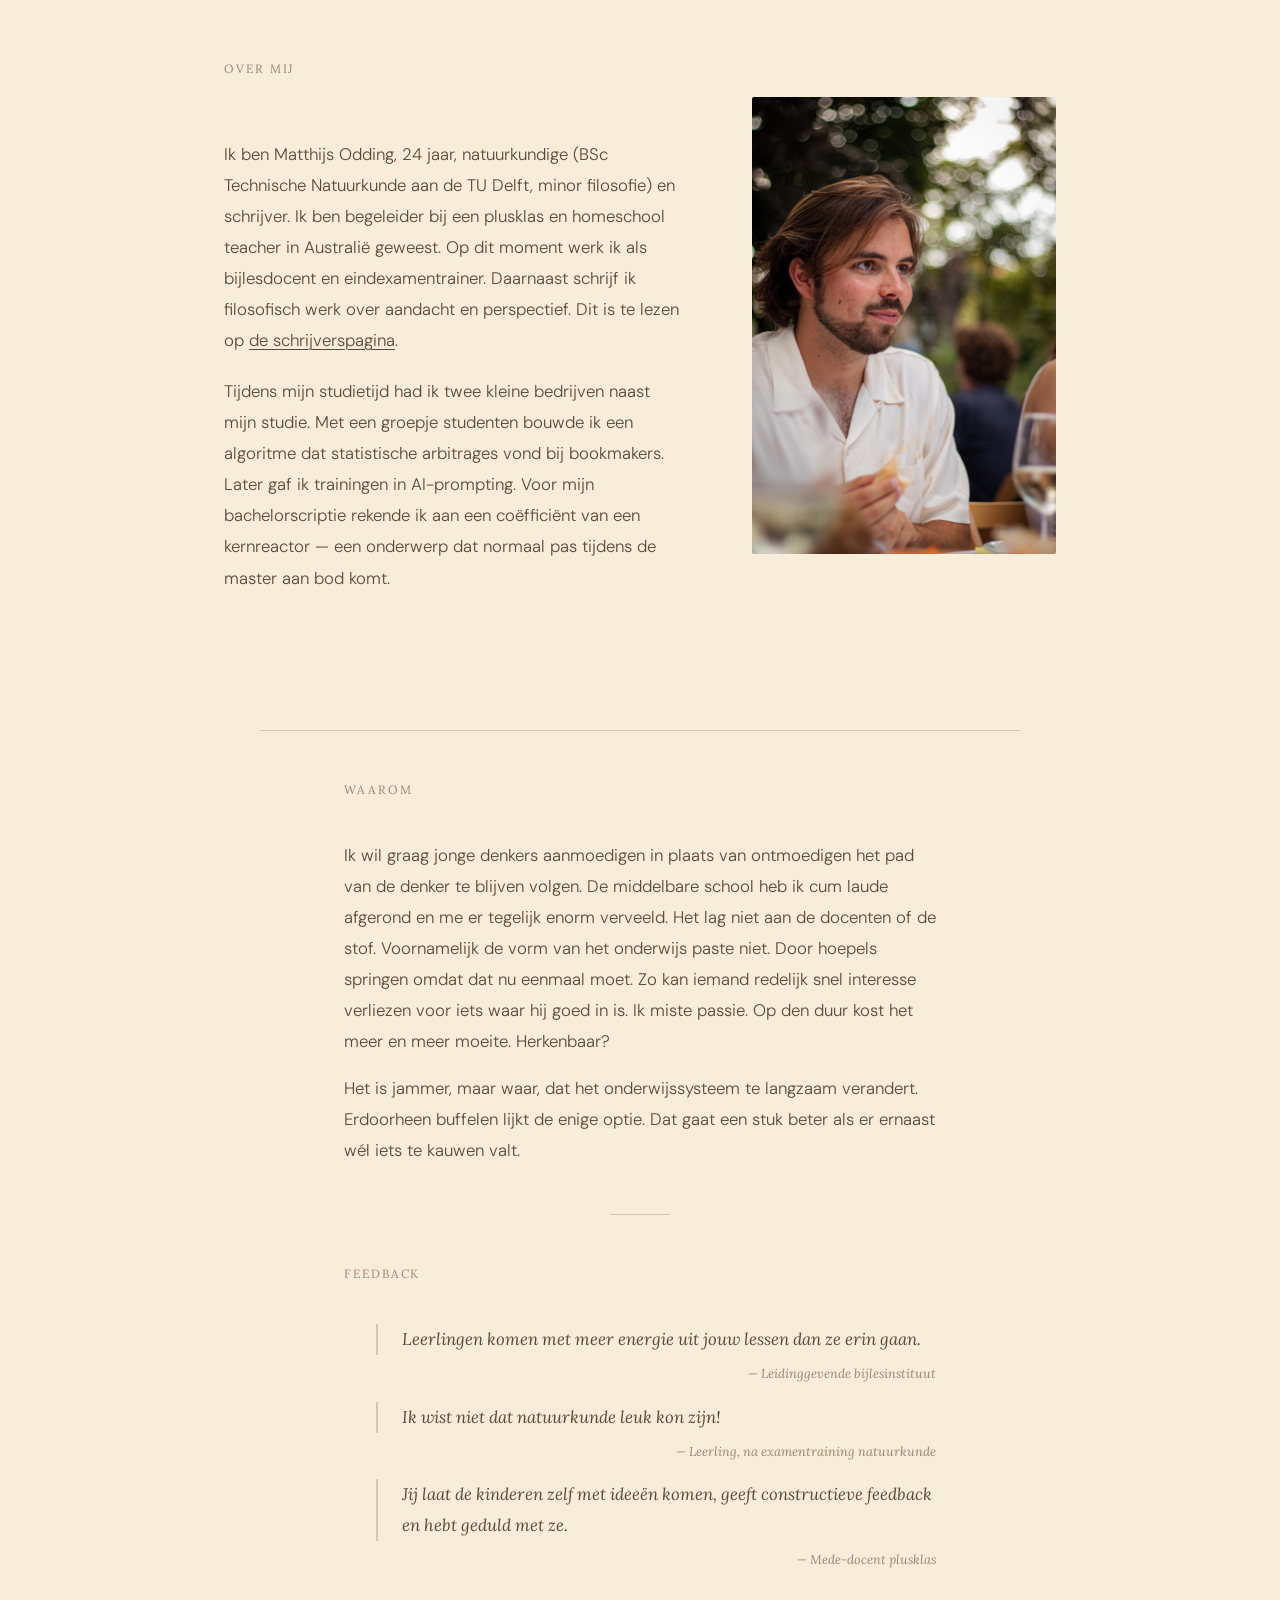
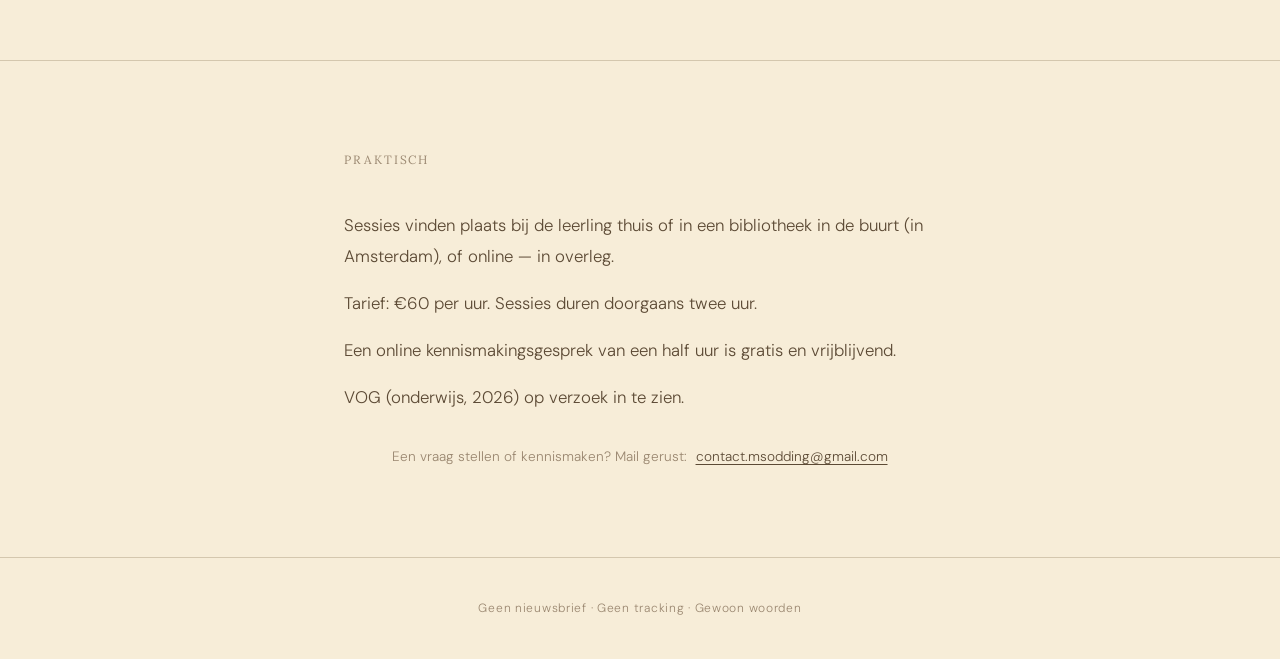
==== commit 2c49346a: "Update feedback quote attribution" ====
--- a/begeleiding/index.html
+++ b/begeleiding/index.html
@@ -131,7 +131,7 @@
           <blockquote class="spinoza-quote">
             Ik wist niet dat natuurkunde leuk kon zijn!
           </blockquote>
-          <p class="spinoza-attr">— Sofie, na examentraining natuurkunde</p>
+          <p class="spinoza-attr">— Leerling, na examentraining natuurkunde</p>
         </div>
         <div class="spinoza-block">
           <blockquote class="spinoza-quote">
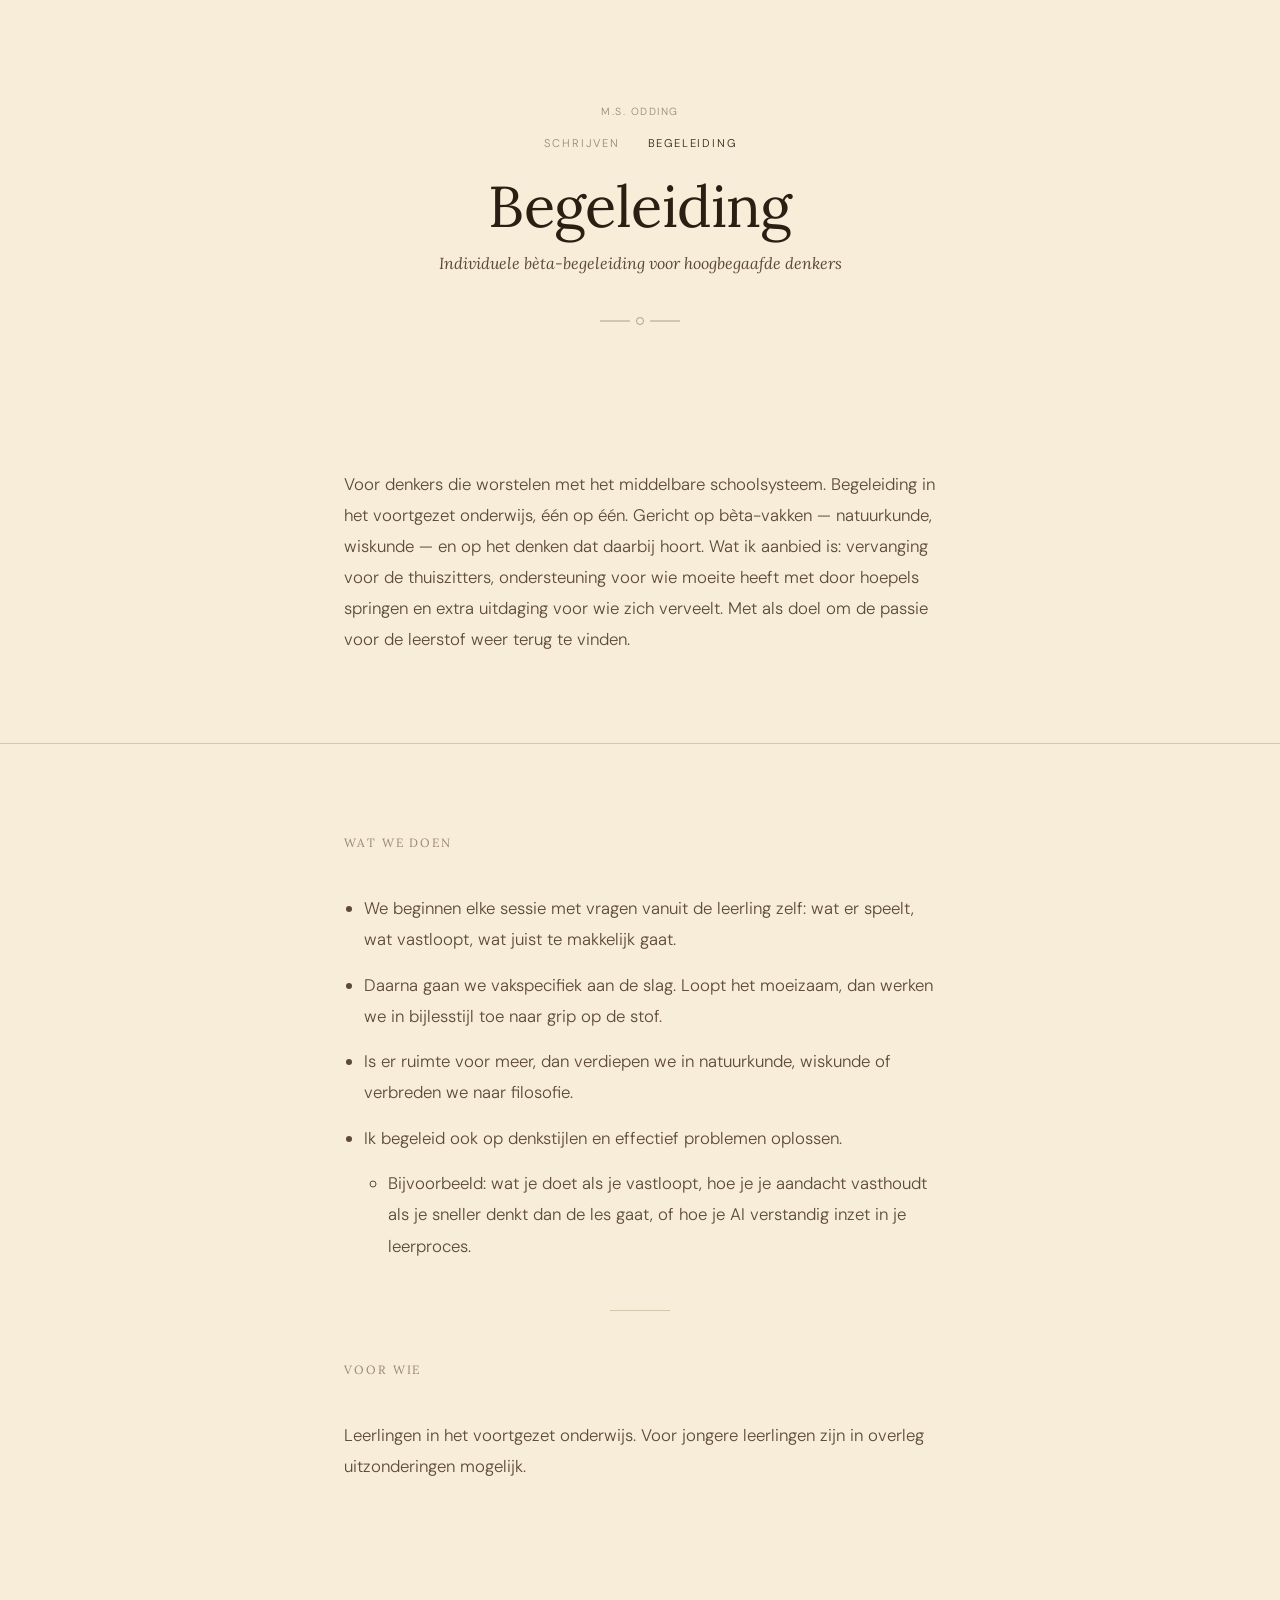
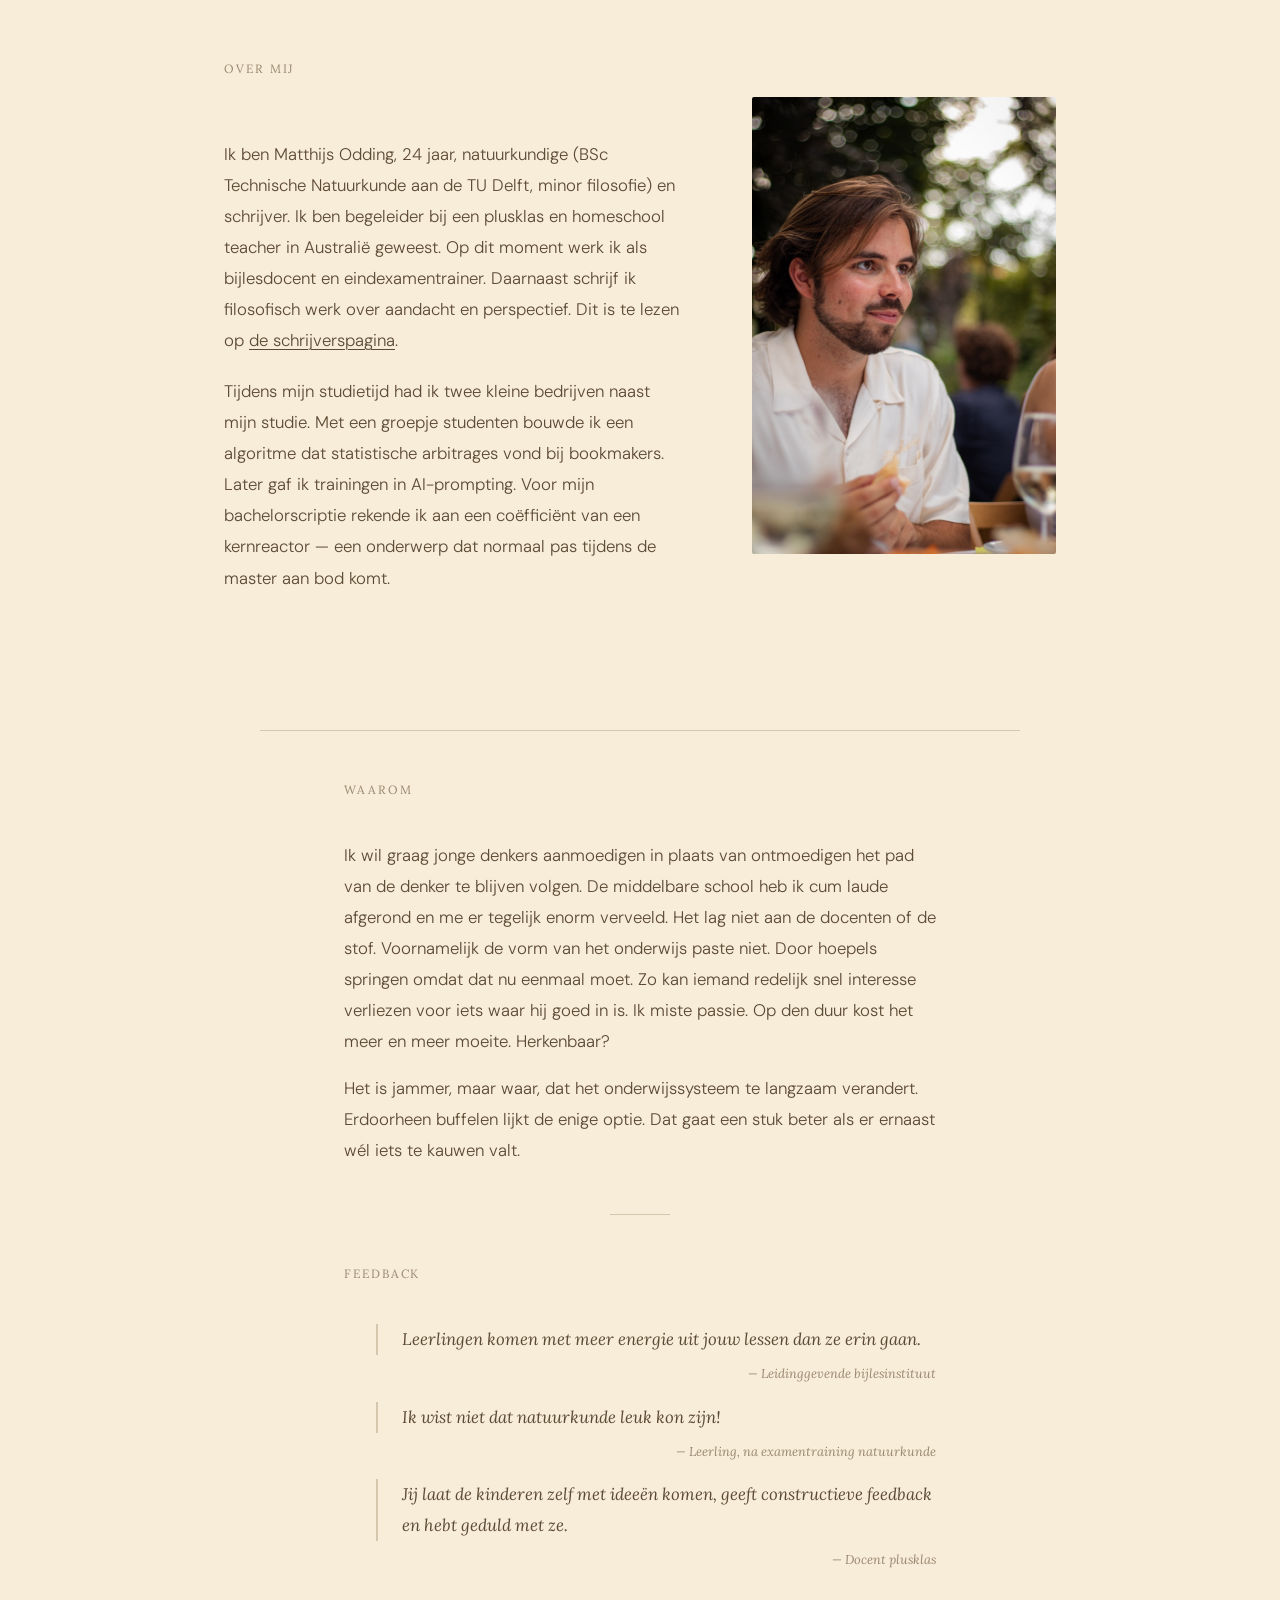
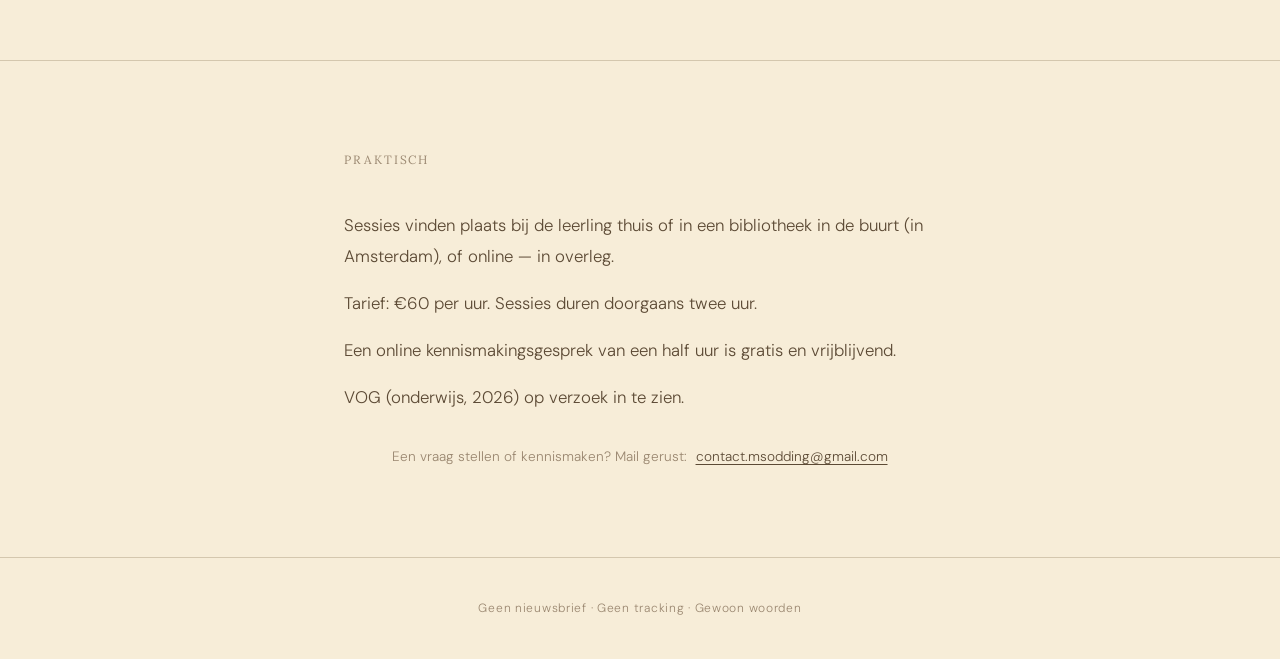
==== commit 07bbadaf: "Update feedback quote attribution" ====
--- a/begeleiding/index.html
+++ b/begeleiding/index.html
@@ -137,7 +137,7 @@
           <blockquote class="spinoza-quote">
             Jij laat de kinderen zelf met ideeën komen, geeft constructieve feedback en hebt geduld met ze.
           </blockquote>
-          <p class="spinoza-attr">— Mede-docent plusklas</p>
+          <p class="spinoza-attr">— Docent plusklas</p>
         </div>
       </div>
     </div>
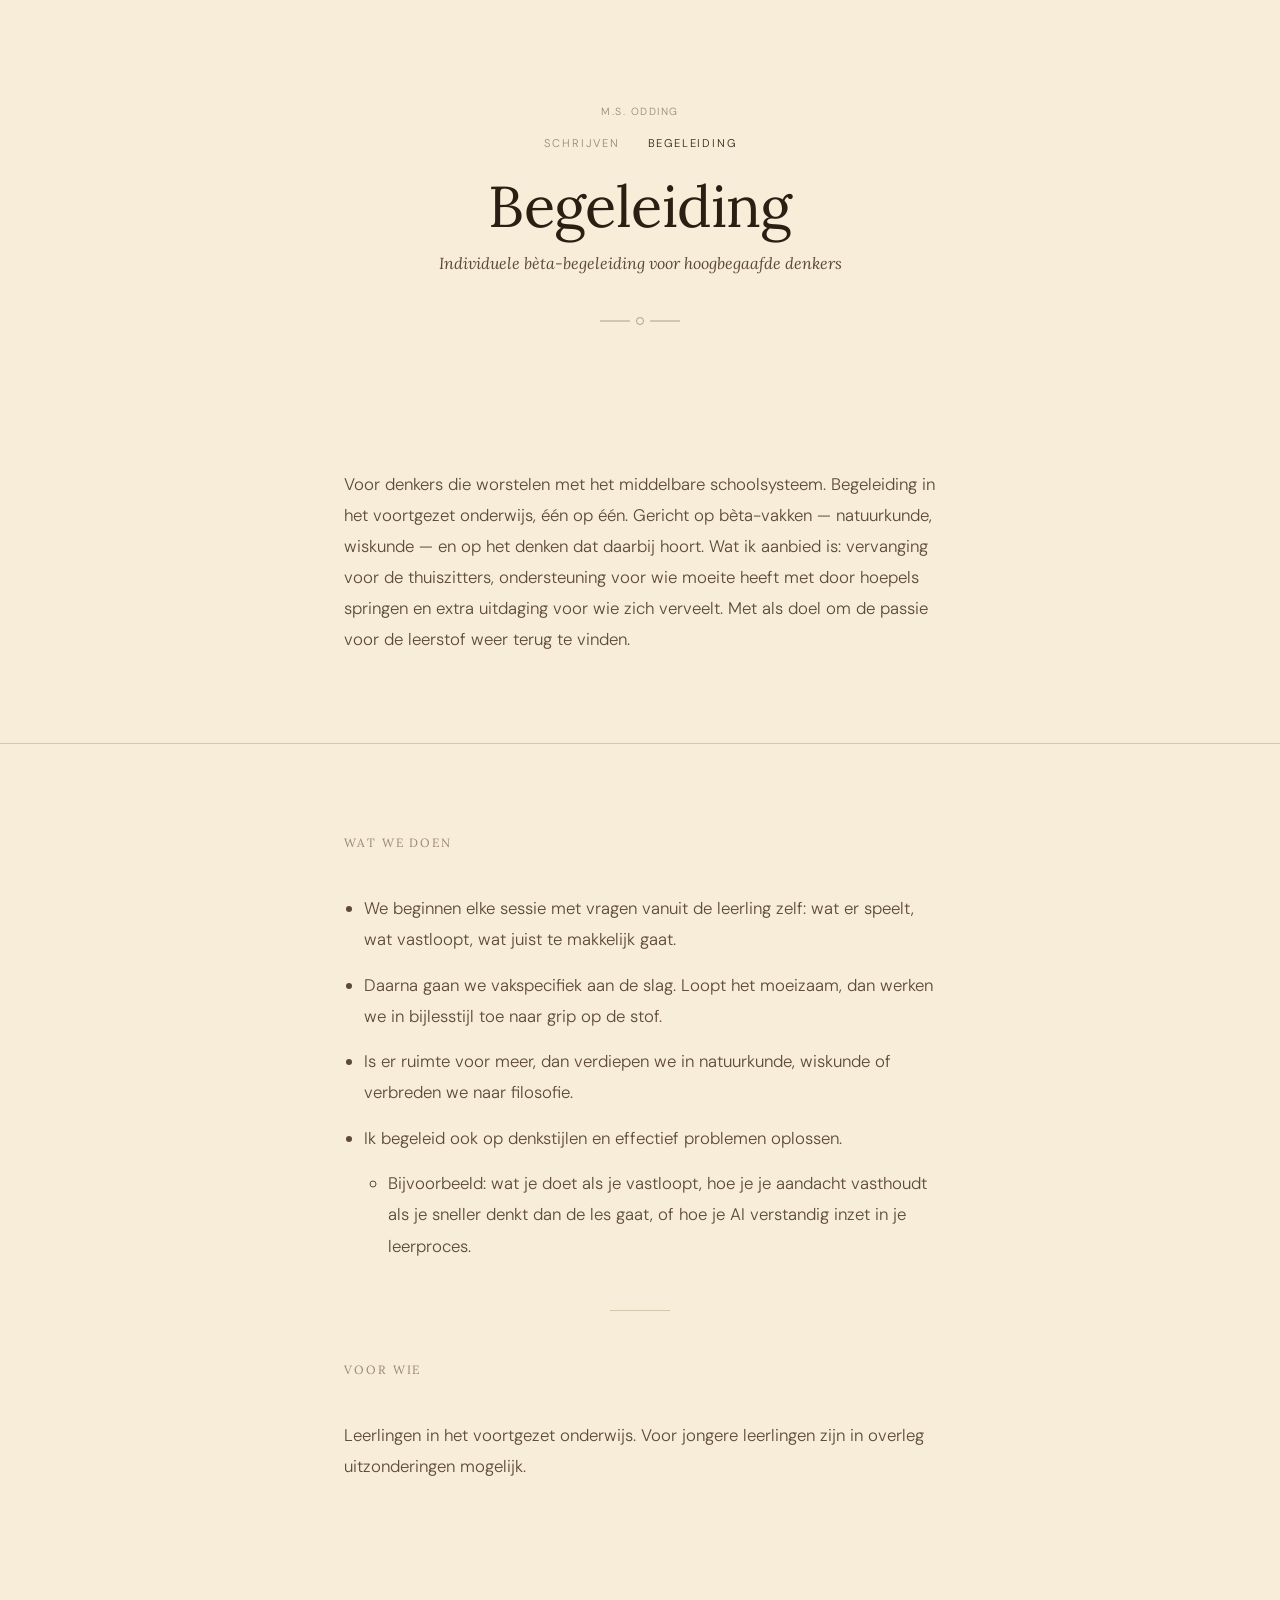
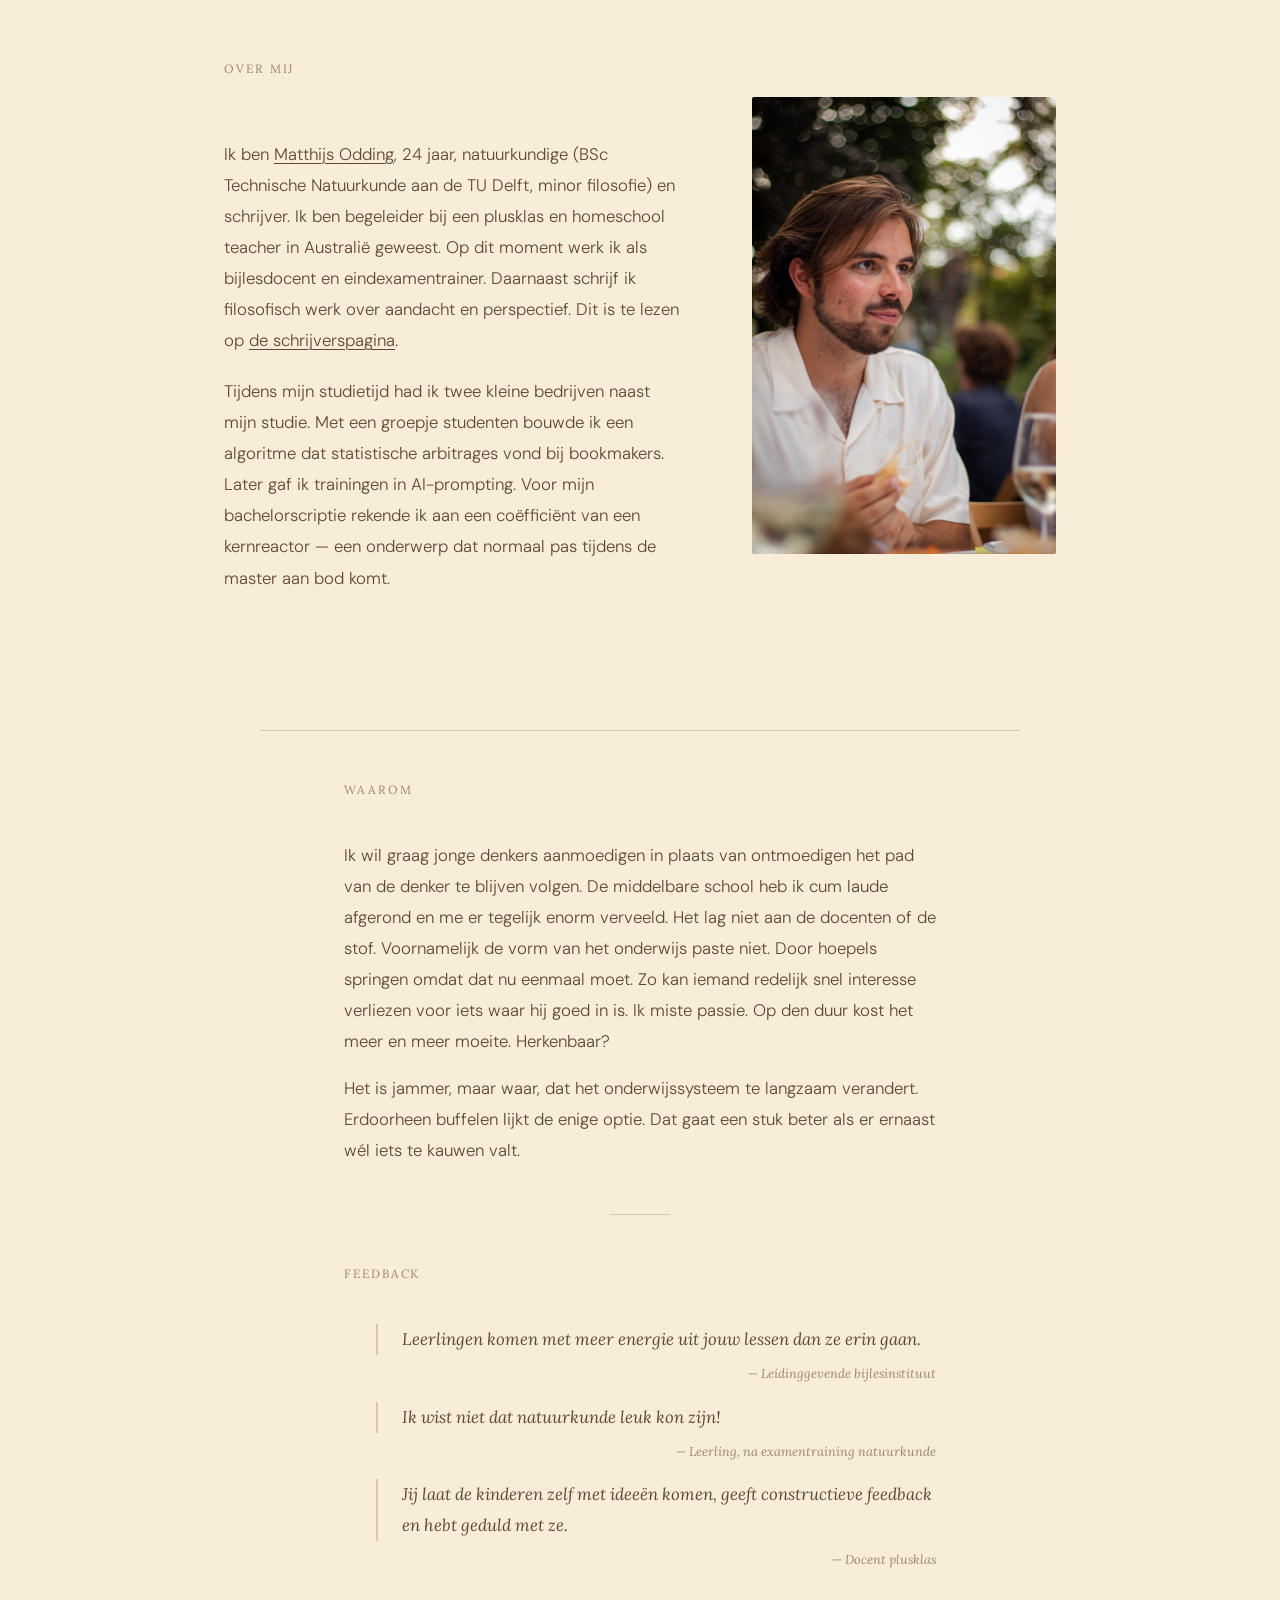
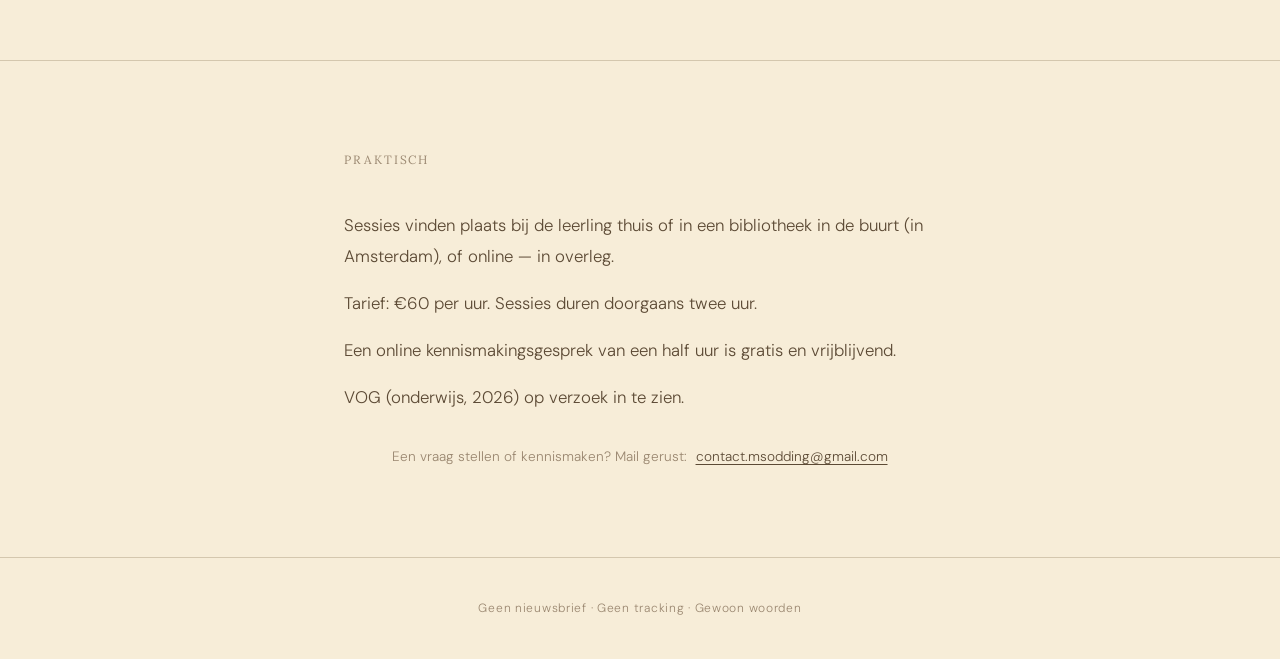
==== commit 62f303f1: "Link name to LinkedIn in Over mij" ====
--- a/begeleiding/index.html
+++ b/begeleiding/index.html
@@ -78,7 +78,7 @@
       <div class="split-text">
         <h2 class="werk-kop">Over mij</h2>
         <p class="intro-text">
-          Ik ben Matthijs Odding, 24 jaar, natuurkundige (BSc Technische Natuurkunde aan de TU Delft, minor filosofie) en schrijver.
+          Ik ben <a href="https://www.linkedin.com/in/matthijs-odding-4165a6244/" class="text-link" target="_blank" rel="noopener">Matthijs Odding</a>, 24 jaar, natuurkundige (BSc Technische Natuurkunde aan de TU Delft, minor filosofie) en schrijver.
           Ik ben begeleider bij een plusklas en homeschool teacher in Australië geweest. Op dit moment werk ik als bijlesdocent
           en eindexamentrainer.
           Daarnaast schrijf ik filosofisch werk over aandacht en perspectief. Dit is te lezen op
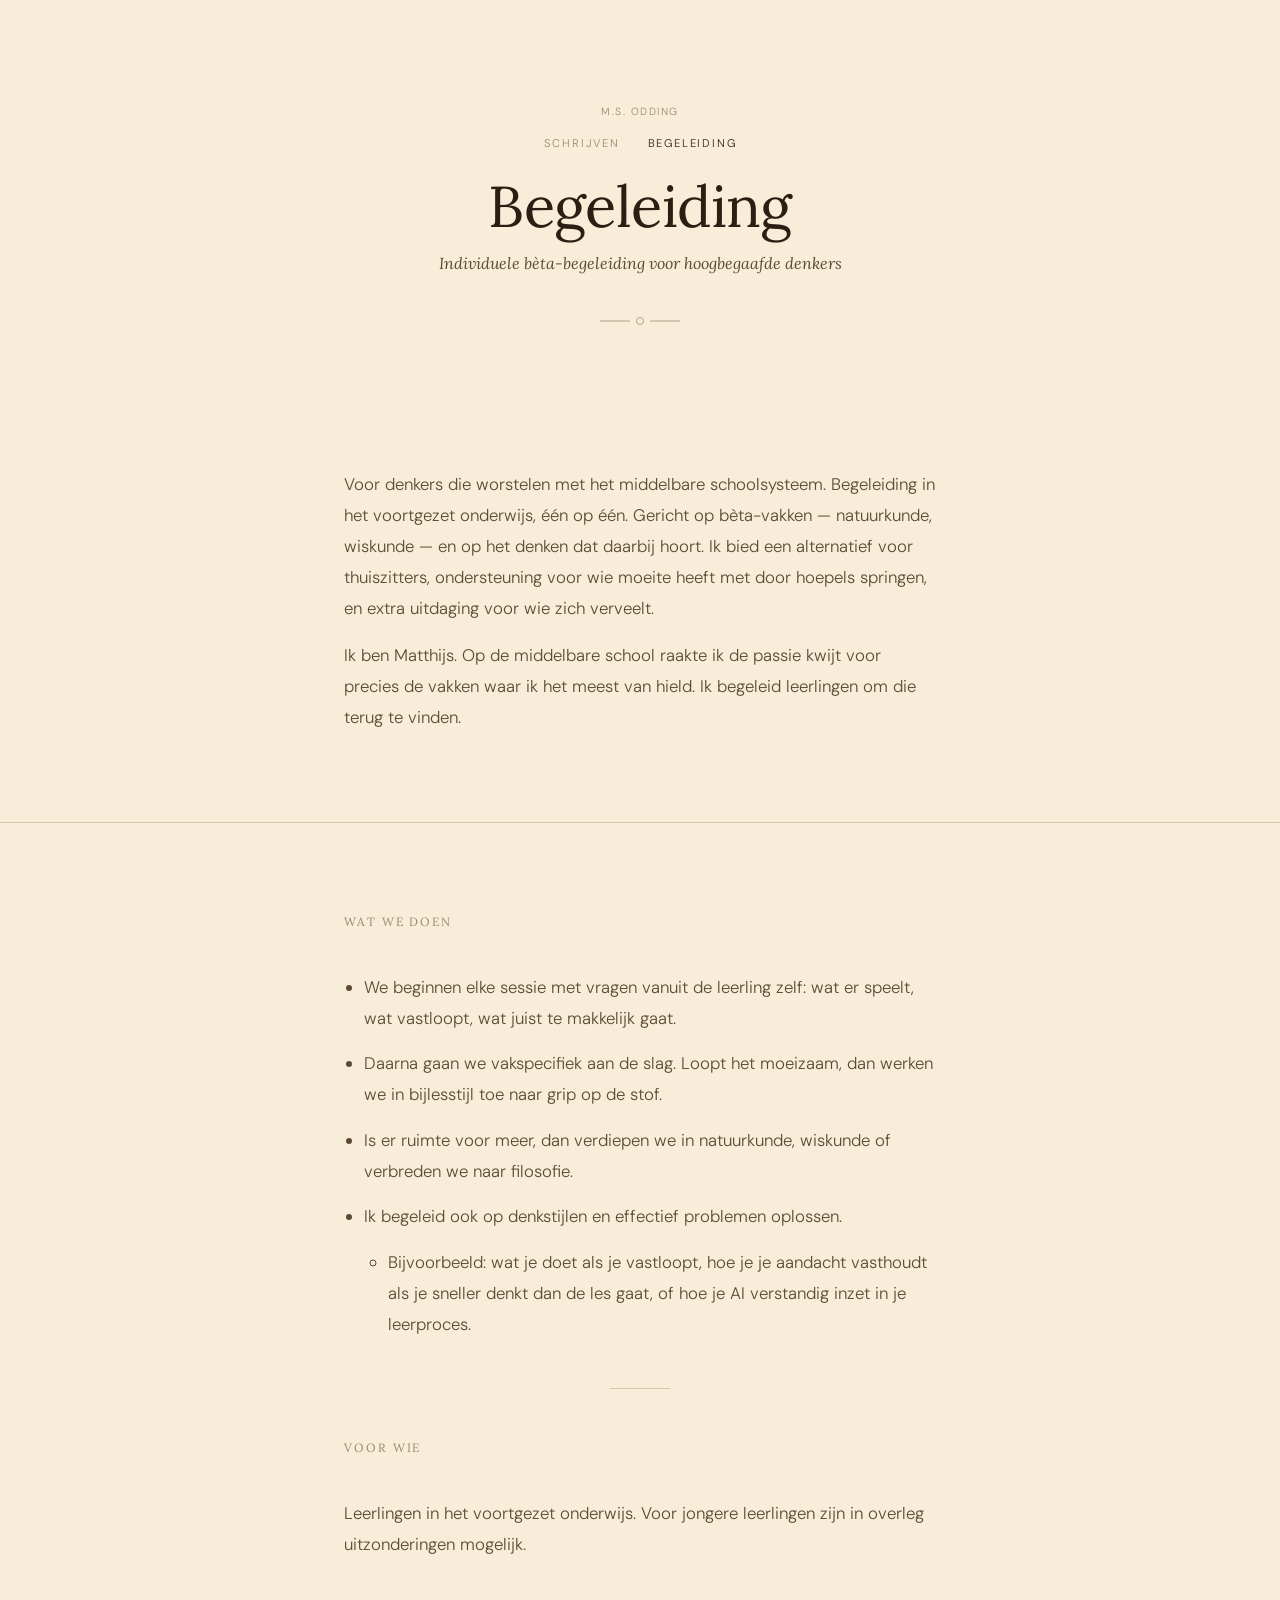
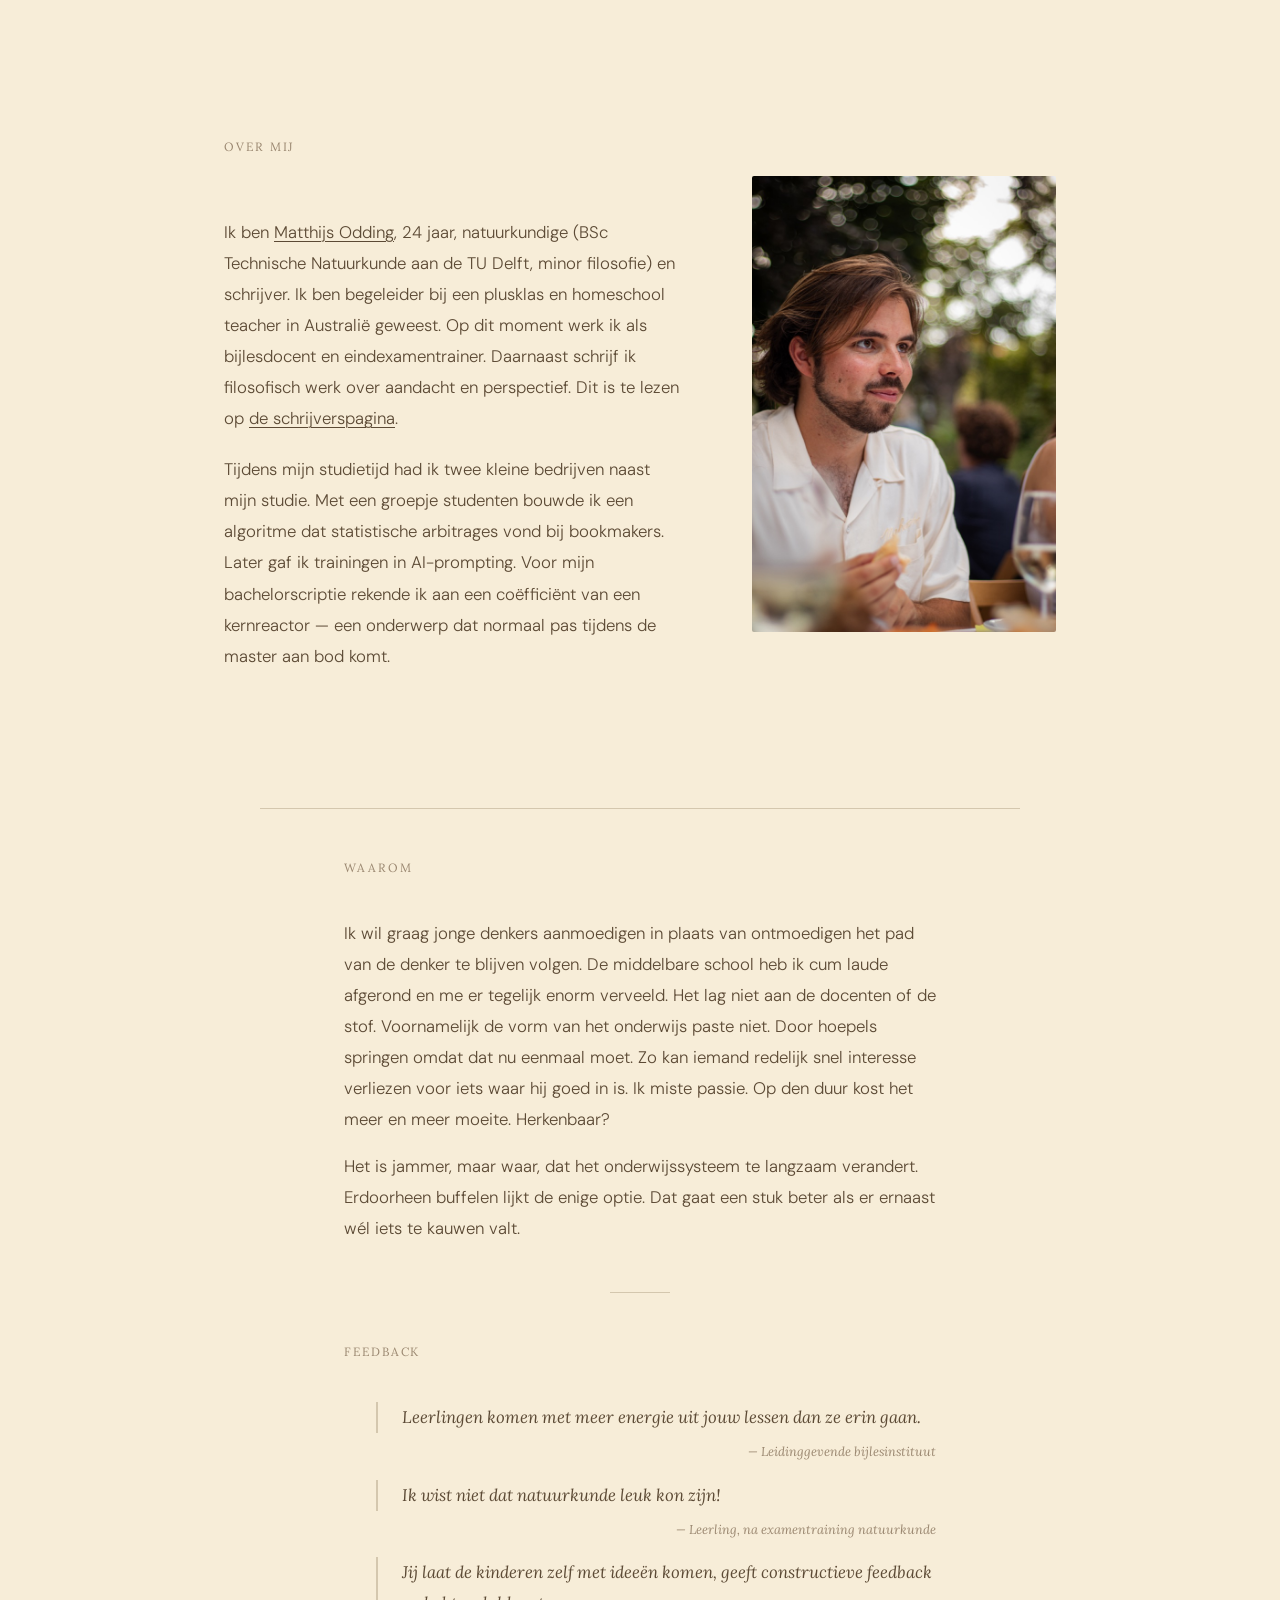
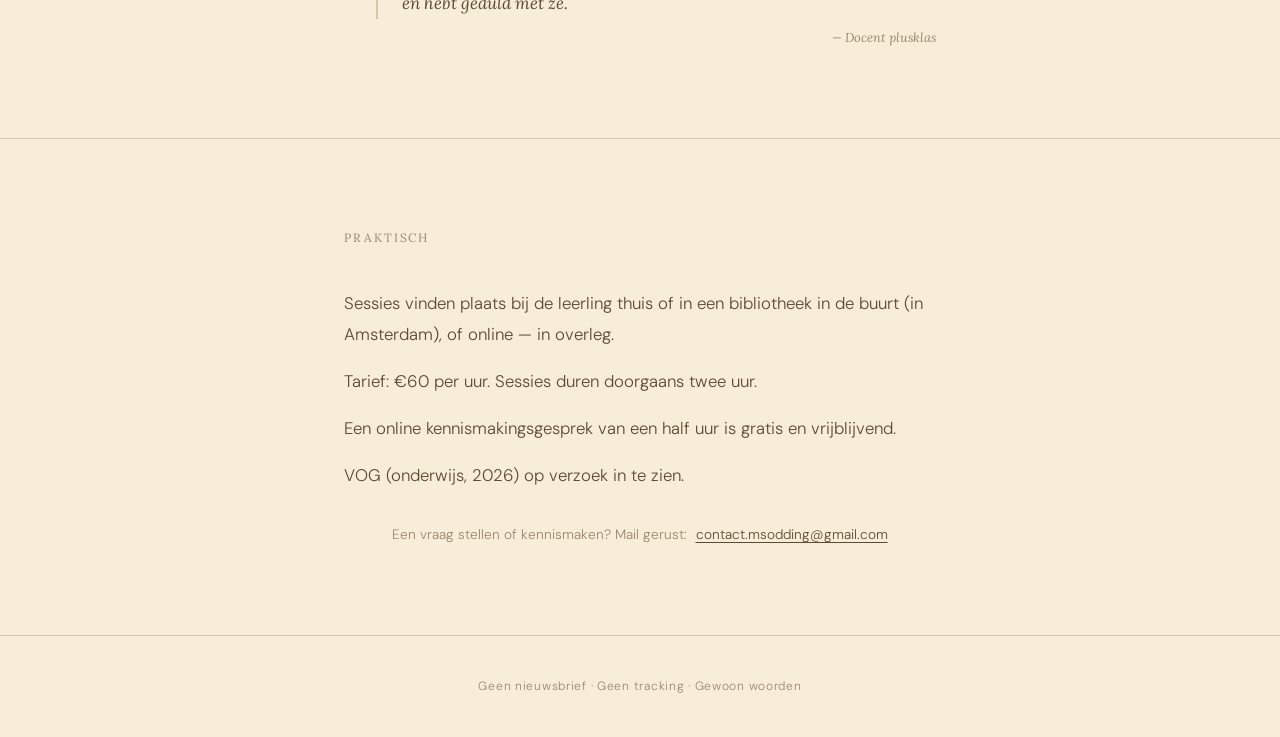
==== commit e184bb74: "Rewrite opening paragraph on begeleiding page" ====
--- a/begeleiding/index.html
+++ b/begeleiding/index.html
@@ -37,12 +37,18 @@
   <!-- 2. Openingsalinea -->
   <section class="spinoza-intro fade-in">
     <div class="content">
-      <p class="intro-text">
-        Voor denkers die worstelen met het middelbare schoolsysteem. Begeleiding in het voortgezet onderwijs, één op één.
-        Gericht op bèta-vakken — natuurkunde, wiskunde — en op het denken dat daarbij hoort.
-        Wat ik aanbied is: vervanging voor de thuiszitters, ondersteuning voor wie moeite heeft met door hoepels springen en extra uitdaging voor wie
-        zich verveelt. Met als doel om de passie voor de leerstof weer terug te vinden.
-      </p>
+      <div class="text-stack">
+        <p class="intro-text">
+          Voor denkers die worstelen met het middelbare schoolsysteem. Begeleiding in het voortgezet onderwijs,
+          één op één. Gericht op bèta-vakken — natuurkunde, wiskunde — en op het denken dat daarbij hoort. Ik
+          bied een alternatief voor thuiszitters, ondersteuning voor wie moeite heeft met door hoepels springen,
+          en extra uitdaging voor wie zich verveelt.
+        </p>
+        <p class="intro-text">
+          Ik ben Matthijs. Op de middelbare school raakte ik de passie kwijt voor precies de vakken waar ik het
+          meest van hield. Ik begeleid leerlingen om die terug te vinden.
+        </p>
+      </div>
     </div>
   </section>
 
